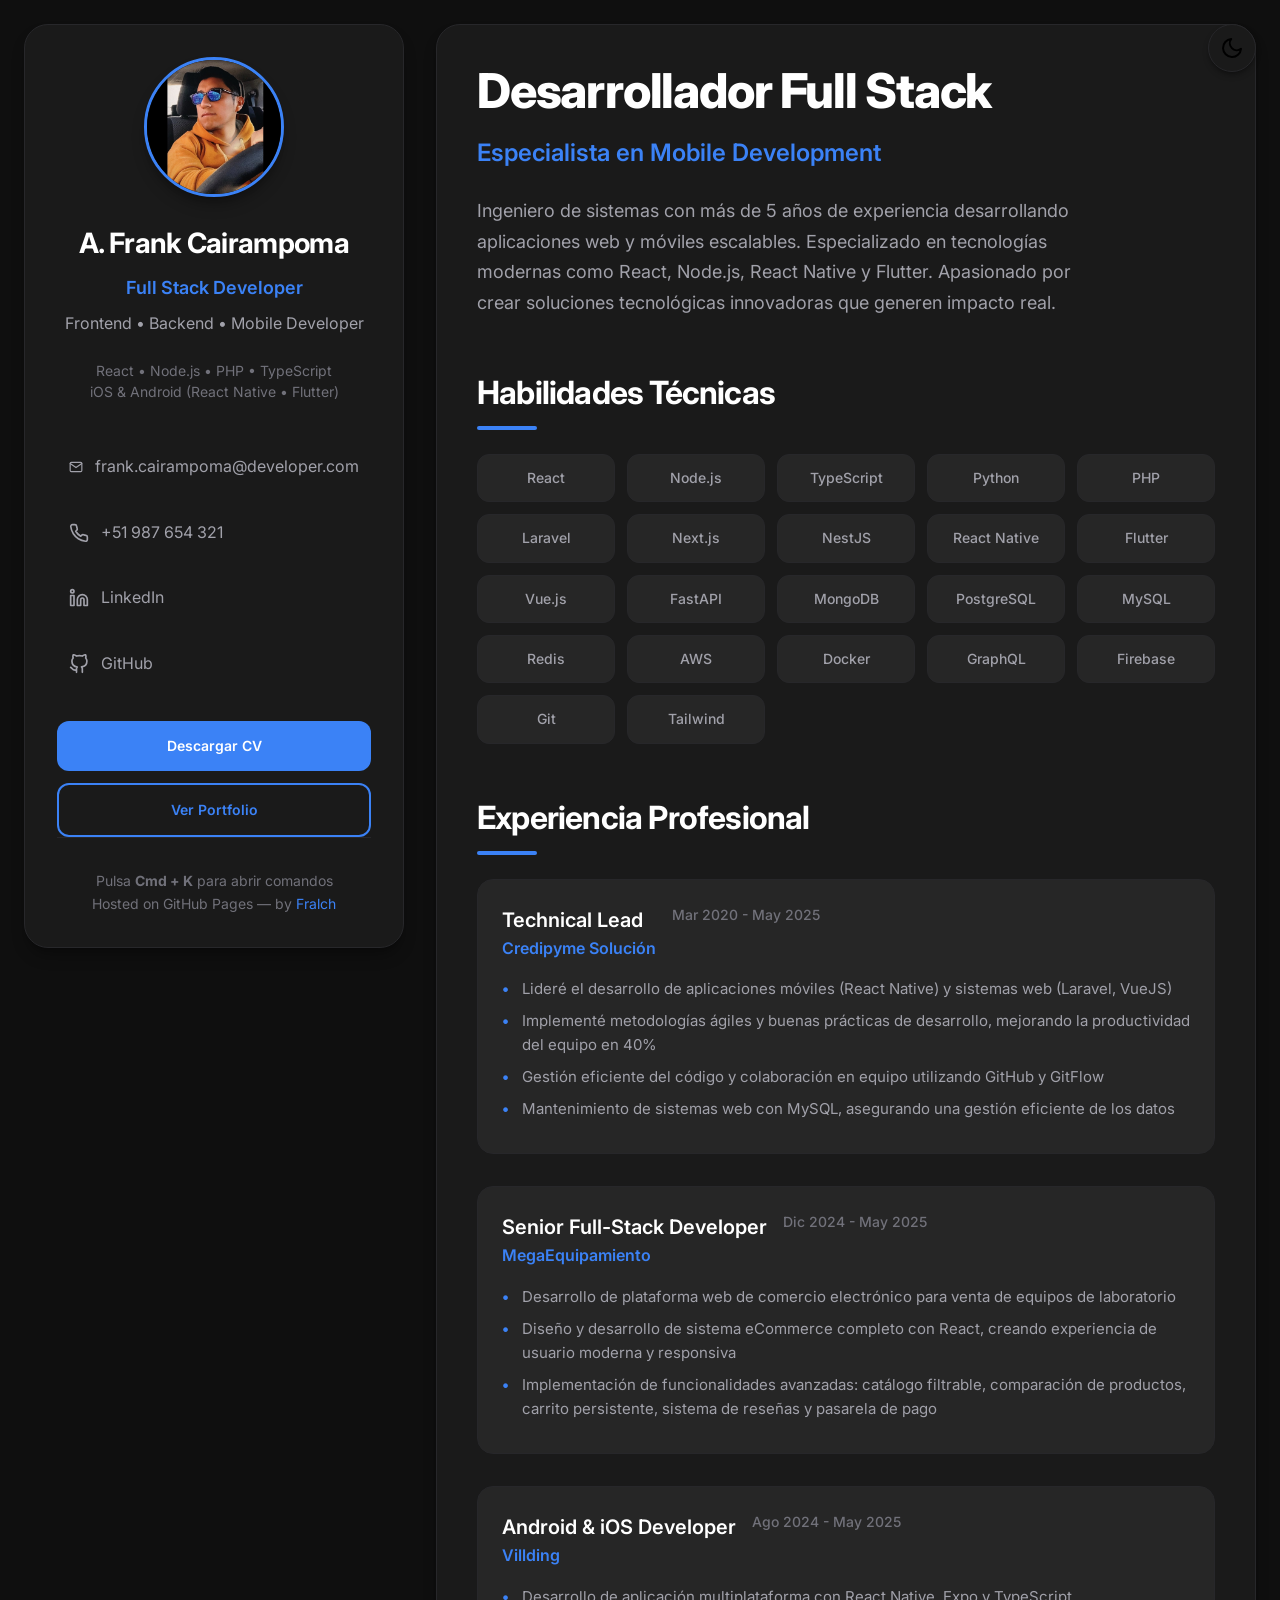
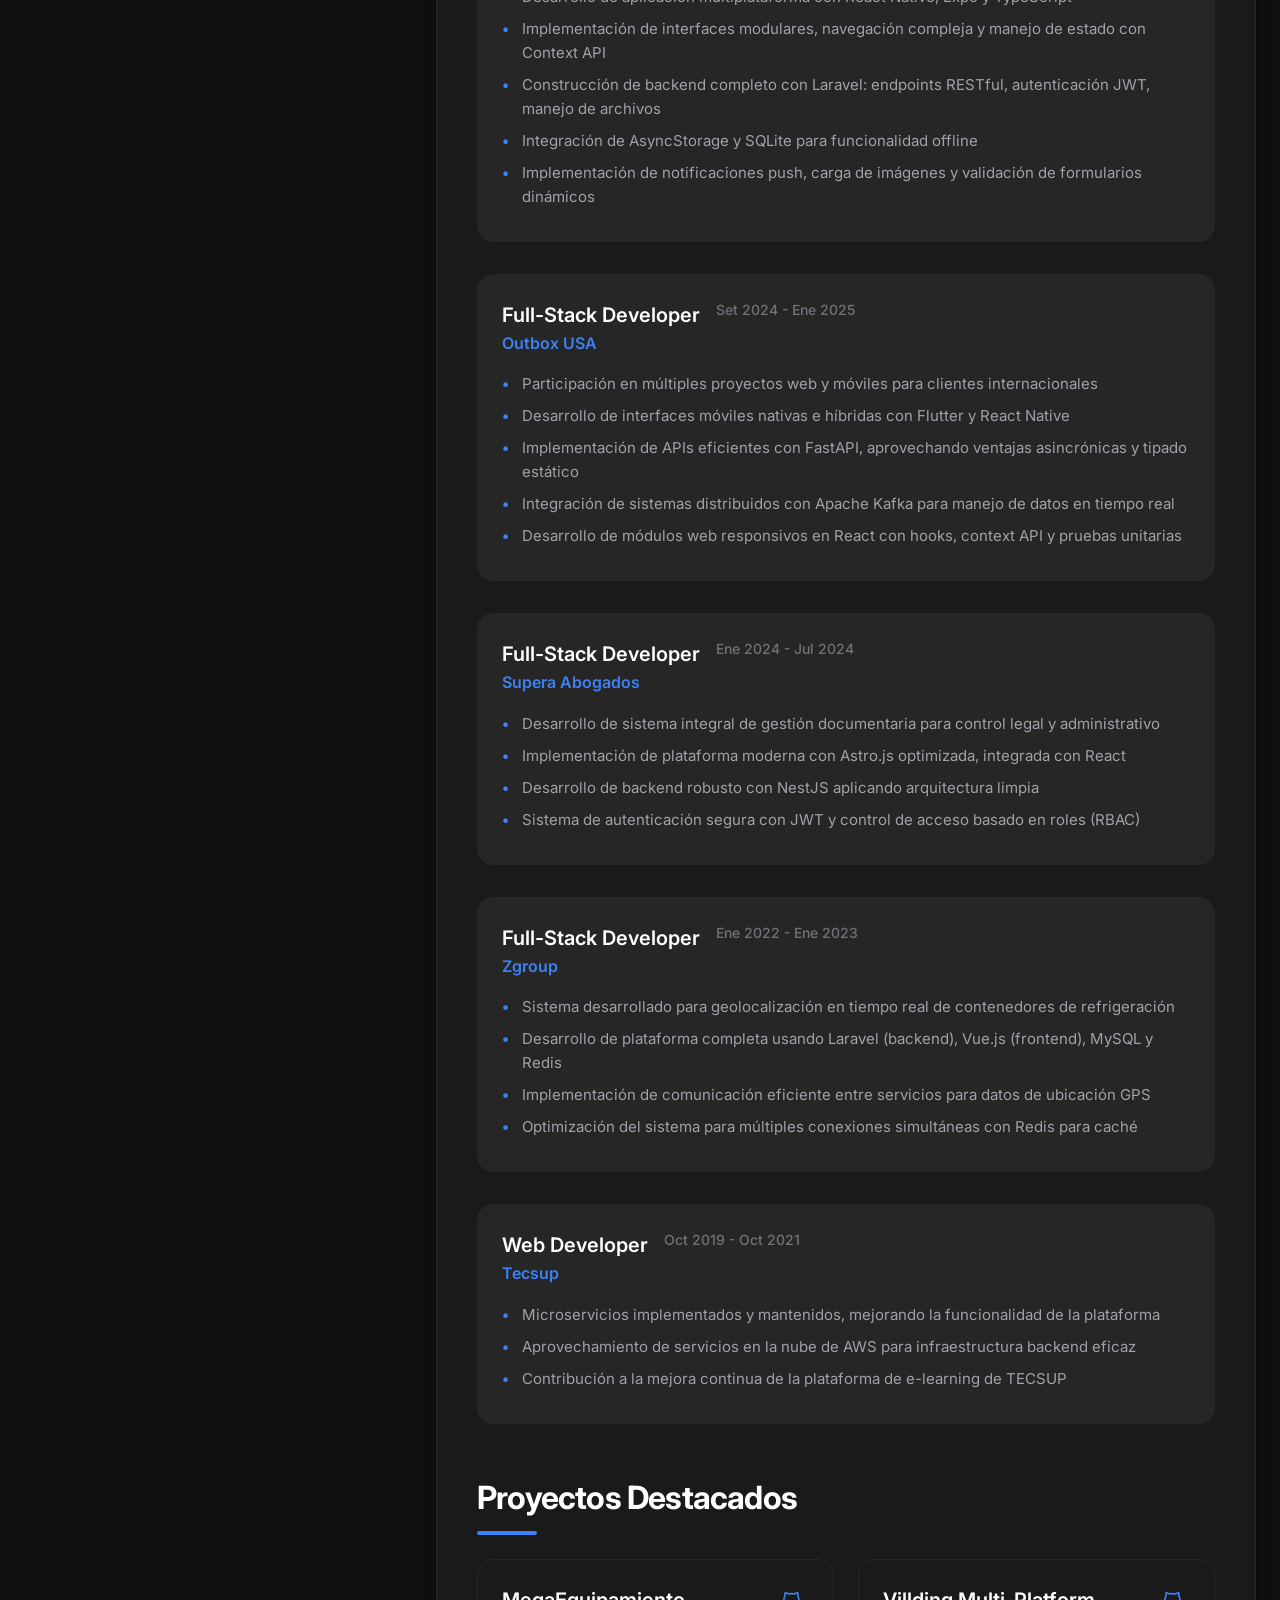
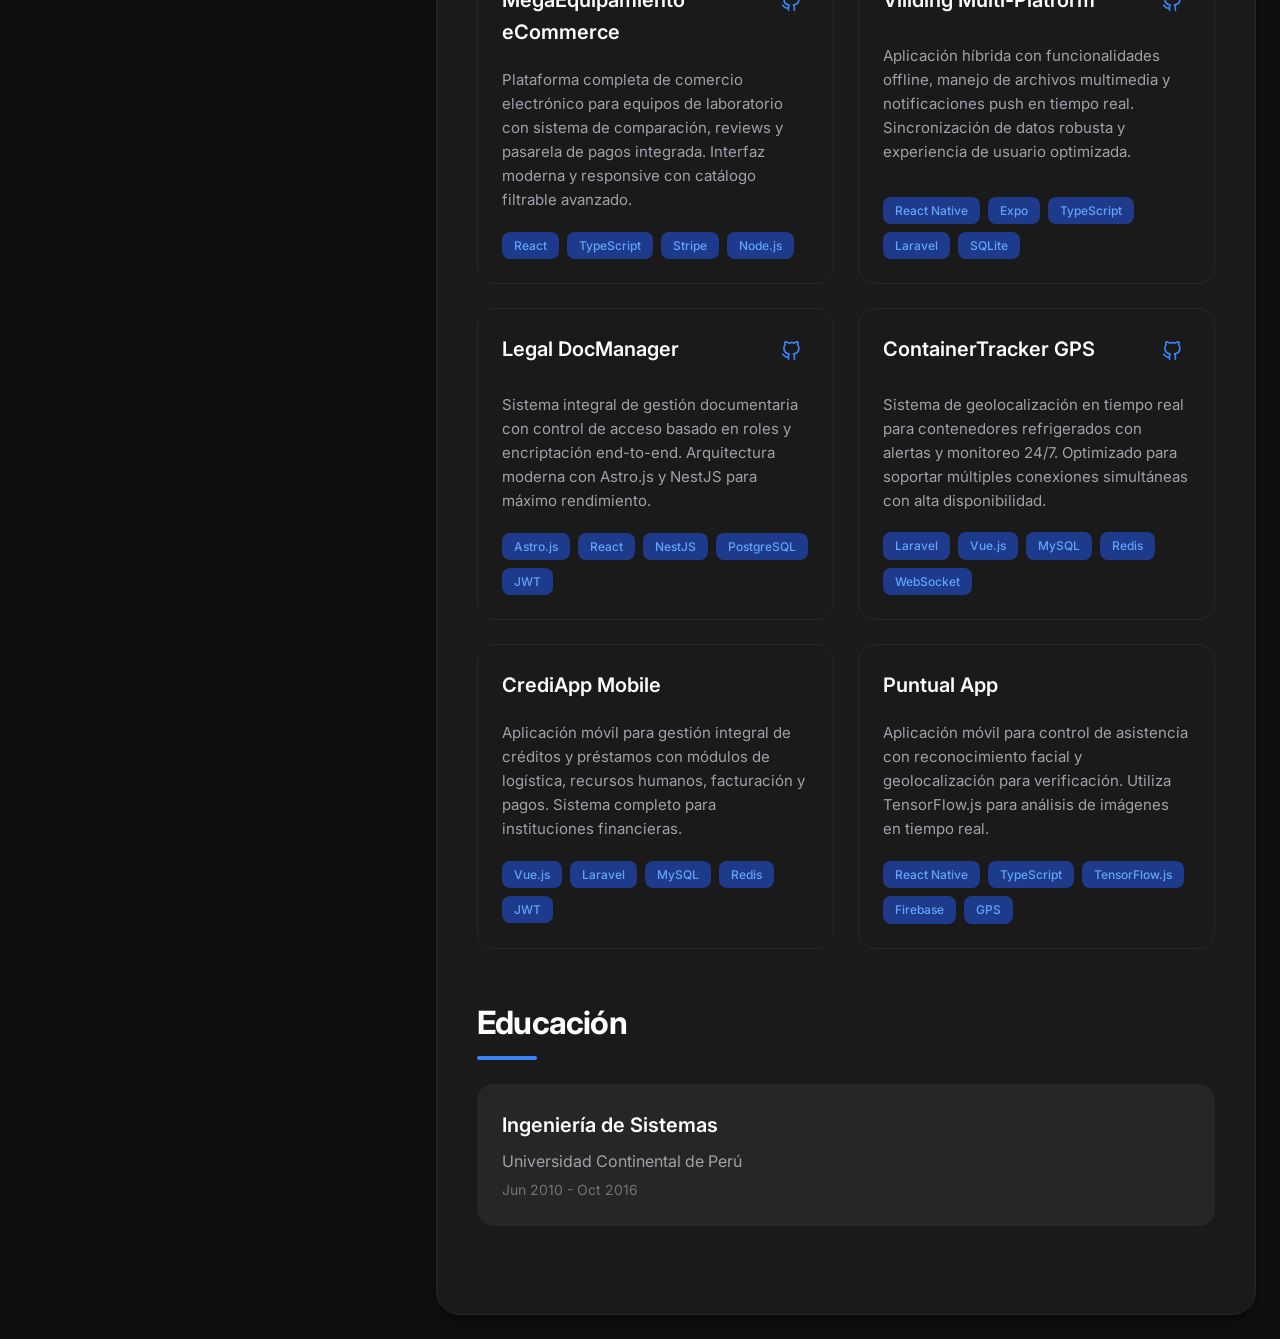
==== index.html @ 34c7ae13 "fix: remove duplicate script section in index.html" ====
<!DOCTYPE html>
<html lang="es" data-theme="dark">
<head>
    <meta charset="UTF-8">
    <meta name="viewport" content="width=device-width, initial-scale=1.0">
    <title>A.Frank - Portfolio</title>
    <link href="https://fonts.googleapis.com/css2?family=Inter:wght@300;400;500;600;700&display=swap" rel="stylesheet">
    <style>
        :root {
            --background-primary: #fafafa;
            --background-secondary: #ffffff;
            --text-primary: #1a1a1a;
            --text-secondary: #6b7280;
            --text-tertiary: #9ca3af;
            --accent-primary: #2563eb;
            --accent-secondary: #3b82f6;
            --accent-tertiary: #dbeafe;
            --border-color: #e5e7eb;
            --hover-bg: #f9fafb;
            --shadow-sm: 0 1px 2px 0 rgb(0 0 0 / 0.05);
            --shadow-md: 0 4px 6px -1px rgb(0 0 0 / 0.1), 0 2px 4px -2px rgb(0 0 0 / 0.1);
            --shadow-lg: 0 10px 15px -3px rgb(0 0 0 / 0.1), 0 4px 6px -4px rgb(0 0 0 / 0.1);
            --shadow-xl: 0 20px 25px -5px rgb(0 0 0 / 0.1), 0 8px 10px -6px rgb(0 0 0 / 0.1);
            --radius-sm: 8px;
            --radius-md: 12px;
            --radius-lg: 16px;
            --radius-xl: 24px;
        }

        [data-theme="dark"] {
            --background-primary: #0f0f0f;
            --background-secondary: #1a1a1a;
            --text-primary: #ffffff;
            --text-secondary: #a1a1aa;
            --text-tertiary: #71717a;
            --accent-primary: #3b82f6;
            --accent-secondary: #60a5fa;
            --accent-tertiary: #1e3a8a;
            --border-color: #27272a;
            --hover-bg: #262626;
            --shadow-sm: 0 1px 2px 0 rgb(0 0 0 / 0.3);
            --shadow-md: 0 4px 6px -1px rgb(0 0 0 / 0.3), 0 2px 4px -2px rgb(0 0 0 / 0.3);
            --shadow-lg: 0 10px 15px -3px rgb(0 0 0 / 0.3), 0 4px 6px -4px rgb(0 0 0 / 0.3);
            --shadow-xl: 0 20px 25px -5px rgb(0 0 0 / 0.3), 0 8px 10px -6px rgb(0 0 0 / 0.3);
        }

        * {
            margin: 0;
            padding: 0;
            box-sizing: border-box;
        }

        body {
            font-family: 'Inter', system-ui, -apple-system, sans-serif;
            background: var(--background-primary);
            color: var(--text-primary);
            line-height: 1.6;
            transition: all 0.3s ease;
            overflow-x: hidden;
        }

        .container {
            max-width: 1400px;
            margin: 0 auto;
            padding: 24px;
            display: grid;
            grid-template-columns: 380px 1fr;
            gap: 32px;
            min-height: 100vh;
        }

        /* Sidebar */
        .sidebar {
            background: var(--background-secondary);
            border: 1px solid var(--border-color);
            border-radius: var(--radius-xl);
            padding: 32px;
            height: fit-content;
            position: sticky;
            top: 24px;
            box-shadow: var(--shadow-lg);
            transition: all 0.3s ease;
        }

        .sidebar:hover {
            box-shadow: var(--shadow-xl);
        }

        .profile-section {
            text-align: center;
            margin-bottom: 40px;
        }

        .profile-image {
            width: 140px;
            height: 140px;
            border-radius: 50%;
            margin: 0 auto 24px;
            overflow: hidden;
            position: relative;
            border: 3px solid var(--accent-primary);
            box-shadow: var(--shadow-lg);
            transition: all 0.3s ease;
        }

        .profile-image:hover {
            transform: scale(1.05);
            box-shadow: var(--shadow-xl);
        }

        .profile-image img {
            width: 100%;
            height: 100%;
            object-fit: cover;
        }

        .name {
            font-size: 28px;
            font-weight: 700;
            color: var(--text-primary);
            margin-bottom: 8px;
            letter-spacing: -0.025em;
        }

        .title {
            font-size: 18px;
            font-weight: 600;
            color: var(--accent-primary);
            margin-bottom: 8px;
        }

        .subtitle {
            font-size: 16px;
            color: var(--text-secondary);
            margin-bottom: 24px;
        }

        .tech-stack {
            font-size: 14px;
            color: var(--text-tertiary);
            margin-bottom: 32px;
            line-height: 1.5;
        }

        .contact-info {
            display: flex;
            flex-direction: column;
            gap: 16px;
            margin-bottom: 32px;
        }

        .contact-item {
            display: flex;
            align-items: center;
            gap: 12px;
            padding: 12px;
            border-radius: var(--radius-md);
            transition: all 0.3s ease;
            text-decoration: none;
            color: var(--text-secondary);
        }

        .contact-item:hover {
            background: var(--hover-bg);
            color: var(--accent-primary);
            transform: translateX(4px);
        }

        .contact-item svg {
            width: 20px;
            height: 20px;
            stroke: currentColor;
        }

        .download-buttons {
            display: flex;
            flex-direction: column;
            gap: 12px;
        }

        .btn {
            padding: 14px 24px;
            border-radius: var(--radius-md);
            font-size: 14px;
            font-weight: 600;
            text-align: center;
            text-decoration: none;
            transition: all 0.3s ease;
            border: none;
            cursor: pointer;
        }

        .btn-primary {
            background: var(--accent-primary);
            color: white;
        }

        .btn-primary:hover {
            background: var(--accent-secondary);
            transform: translateY(-2px);
            box-shadow: var(--shadow-lg);
        }

        .btn-secondary {
            background: transparent;
            color: var(--accent-primary);
            border: 2px solid var(--accent-primary);
        }

        .btn-secondary:hover {
            background: var(--accent-primary);
            color: white;
            transform: translateY(-2px);
        }

        /* Theme Toggle */
        .theme-toggle {
            position: fixed;
            top: 24px;
            right: 24px;
            z-index: 100;
            background: var(--background-secondary);
            border: 1px solid var(--border-color);
            border-radius: 50%;
            width: 48px;
            height: 48px;
            display: flex;
            align-items: center;
            justify-content: center;
            cursor: pointer;
            transition: all 0.3s ease;
            box-shadow: var(--shadow-md);
        }

        .theme-toggle:hover {
            transform: scale(1.1);
            box-shadow: var(--shadow-lg);
        }

        /* Main Content */
        .main-content {
            background: var(--background-secondary);
            border: 1px solid var(--border-color);
            border-radius: var(--radius-xl);
            padding: 40px;
            box-shadow: var(--shadow-lg);
            transition: all 0.3s ease;
        }

        .hero-section {
            margin-bottom: 48px;
        }

        .hero-title {
            font-size: 48px;
            font-weight: 800;
            color: var(--text-primary);
            margin-bottom: 16px;
            letter-spacing: -0.025em;
            line-height: 1.1;
        }

        .hero-subtitle {
            font-size: 24px;
            color: var(--accent-primary);
            margin-bottom: 24px;
            font-weight: 600;
        }

        .hero-description {
            font-size: 18px;
            color: var(--text-secondary);
            line-height: 1.7;
            max-width: 600px;
        }

        .skills-section {
            margin-bottom: 48px;
        }

        .section-title {
            font-size: 32px;
            font-weight: 700;
            color: var(--text-primary);
            margin-bottom: 24px;
            letter-spacing: -0.025em;
            position: relative;
            padding-bottom: 12px;
        }

        .section-title::after {
            content: '';
            position: absolute;
            bottom: 0;
            left: 0;
            width: 60px;
            height: 4px;
            background: var(--accent-primary);
            border-radius: 2px;
        }

        .skills-grid {
            display: grid;
            grid-template-columns: repeat(auto-fit, minmax(120px, 1fr));
            gap: 12px;
        }

        .skill-tag {
            padding: 12px 16px;
            background: var(--hover-bg);
            border: 1px solid var(--border-color);
            border-radius: var(--radius-md);
            font-size: 14px;
            font-weight: 500;
            color: var(--text-secondary);
            text-align: center;
            transition: all 0.3s ease;
        }

        .skill-tag:hover {
            background: var(--accent-primary);
            color: white;
            transform: translateY(-2px);
            box-shadow: var(--shadow-md);
        }

        .experience-section {
            margin-bottom: 48px;
        }

        .experience-item {
            margin-bottom: 32px;
            padding: 24px;
            background: var(--hover-bg);
            border: 1px solid var(--border-color);
            border-radius: var(--radius-lg);
            transition: all 0.3s ease;
        }

        .experience-item:hover {
            box-shadow: var(--shadow-md);
            transform: translateY(-2px);
        }

        .job-header {
            display: flex;
            justify-content: between;
            align-items: flex-start;
            margin-bottom: 16px;
            gap: 16px;
        }

        .job-title {
            font-size: 20px;
            font-weight: 600;
            color: var(--text-primary);
            flex: 1;
        }

        .job-company {
            color: var(--accent-primary);
            font-weight: 600;
        }

        .job-date {
            font-size: 14px;
            color: var(--text-tertiary);
            font-weight: 500;
            white-space: nowrap;
        }

        .job-description {
            list-style: none;
            padding: 0;
        }

        .job-description li {
            position: relative;
            padding-left: 20px;
            margin-bottom: 8px;
            color: var(--text-secondary);
            font-size: 15px;
            line-height: 1.6;
        }

        .job-description li::before {
            content: '•';
            position: absolute;
            left: 0;
            color: var(--accent-primary);
            font-weight: bold;
        }

        .projects-section {
            margin-bottom: 48px;
        }

        .projects-grid {
            display: grid;
            grid-template-columns: repeat(auto-fit, minmax(350px, 1fr));
            gap: 24px;
        }

        .project-card {
            background: var(--background-secondary);
            border: 1px solid var(--border-color);
            border-radius: 16px;
            padding: 24px;
            transition: all 0.4s cubic-bezier(0.4, 0, 0.2, 1);
            display: flex;
            flex-direction: column;
            height: 100%;
            position: relative;
            overflow: hidden;
            backdrop-filter: blur(5px);
        }

        .project-card::before {
            content: '';
            position: absolute;
            top: 0;
            left: -100%;
            width: 100%;
            height: 2px;
            background: linear-gradient(90deg, var(--accent-primary), var(--accent-secondary));
            transition: left 0.4s ease;
        }

        .project-card:hover {
            transform: translateY(-8px) scale(1.02);
            box-shadow: var(--shadow-xl);
            border-color: var(--accent-primary);
        }

        .project-card:hover::before {
            left: 0;
        }

        .project-header {
            display: flex;
            justify-content: space-between;
            align-items: flex-start;
            margin-bottom: 16px;
        }

        .project-title {
            font-size: 20px;
            font-weight: 600;
            color: var(--text-primary);
            margin-bottom: 4px;
        }

        .project-link {
            color: var(--accent-primary);
            text-decoration: none;
            padding: 8px;
            border-radius: var(--radius-sm);
            transition: all 0.3s ease;
        }

        .project-link:hover {
            background: var(--accent-tertiary);
        }

        .project-description {
            color: var(--text-secondary);
            font-size: 15px;
            line-height: 1.6;
            margin-bottom: 20px;
            flex-grow: 1;
        }

        .project-tech {
            display: flex;
            flex-wrap: wrap;
            gap: 8px;
            margin-top: auto;
        }

        .tech-badge {
            background: var(--accent-tertiary);
            color: var(--accent-primary);
            padding: 4px 12px;
            border-radius: var(--radius-sm);
            font-size: 12px;
            font-weight: 500;
        }

        [data-theme="dark"] .tech-badge {
            background: var(--accent-tertiary);
            color: var(--accent-secondary);
        }

        .education-section {
            margin-bottom: 48px;
        }

        .education-item {
            padding: 24px;
            background: var(--hover-bg);
            border: 1px solid var(--border-color);
            border-radius: var(--radius-lg);
            transition: all 0.3s ease;
        }

        .education-item:hover {
            box-shadow: var(--shadow-md);
            transform: translateY(-2px);
        }

        .degree {
            font-size: 20px;
            font-weight: 600;
            color: var(--text-primary);
            margin-bottom: 8px;
        }

        .institution {
            color: var(--text-secondary);
            font-size: 16px;
        }

        .education-date {
            color: var(--text-tertiary);
            font-size: 14px;
            margin-top: 4px;
        }

        .footer-note {
            text-align: center;
            padding-top: 32px;
            border-top: 1px solid var(--border-color);
            color: var(--text-tertiary);
            font-size: 14px;
        }

        .footer-note a {
            color: var(--accent-primary);
            text-decoration: none;
        }

        /* Project Modal Styles */
        .project-modal {
            display: none;
            position: fixed;
            z-index: 1000;
            left: 0;
            top: 0;
            width: 100%;
            height: 100%;
            background-color: rgba(0, 0, 0, 0.7);
            backdrop-filter: blur(5px);
            overflow-y: auto;
        }

        .modal-content {
            background: var(--background-secondary);
            margin: 2% auto;
            padding: 0;
            border: 1px solid var(--border-color);
            border-radius: var(--radius-xl);
            width: 90%;
            max-width: 800px;
            max-height: 90vh;
            overflow-y: auto;
            box-shadow: var(--shadow-xl);
            animation: slideInUp 0.3s ease-out;
        }

        @keyframes slideInUp {
            from {
                opacity: 0;
                transform: translateY(50px);
            }
            to {
                opacity: 1;
                transform: translateY(0);
            }
        }

        .modal-header {
            display: flex;
            justify-content: space-between;
            align-items: center;
            padding: 24px 32px;
            border-bottom: 1px solid var(--border-color);
            background: var(--hover-bg);
            border-radius: var(--radius-xl) var(--radius-xl) 0 0;
        }

        .modal-close {
            background: none;
            border: none;
            font-size: 28px;
            color: var(--text-secondary);
            cursor: pointer;
            padding: 8px;
            border-radius: var(--radius-sm);
            transition: all 0.3s ease;
        }

        .modal-close:hover {
            background: var(--accent-primary);
            color: white;
        }

        .modal-body {
            padding: 32px;
        }

        .modal-project-title {
            font-size: 24px;
            font-weight: 700;
            color: var(--accent-primary);
            text-decoration: none;
            margin-bottom: 16px;
            display: block;
            transition: color 0.3s ease;
        }

        .modal-project-title:hover {
            color: var(--accent-secondary);
        }

        .modal-project-description {
            font-size: 16px;
            color: var(--text-secondary);
            line-height: 1.6;
            margin-bottom: 24px;
        }

        .modal-project-details h4,
        .modal-tech-stack h4 {
            font-size: 18px;
            font-weight: 600;
            color: var(--text-primary);
            margin-bottom: 12px;
        }

        .modal-project-details ul {
            list-style: none;
            padding: 0;
            margin-bottom: 24px;
        }

        .modal-project-details li {
            position: relative;
            padding-left: 20px;
            margin-bottom: 8px;
            color: var(--text-secondary);
            font-size: 14px;
            line-height: 1.5;
        }

        .modal-project-details li::before {
            content: '✓';
            position: absolute;
            left: 0;
            color: var(--accent-primary);
            font-weight: bold;
        }

        .modal-tech-tags {
            display: flex;
            flex-wrap: wrap;
            gap: 8px;
            margin-bottom: 24px;
        }

        .modal-tech-tag {
            background: var(--accent-tertiary);
            color: var(--accent-primary);
            padding: 6px 12px;
            border-radius: var(--radius-sm);
            font-size: 12px;
            font-weight: 500;
        }

        [data-theme="dark"] .modal-tech-tag {
            background: var(--accent-tertiary);
            color: var(--accent-secondary);
        }

        .modal-project-stats {
            display: flex;
            flex-wrap: wrap;
            gap: 12px;
            margin-bottom: 24px;
        }

        .modal-project-stat {
            background: var(--hover-bg);
            color: var(--text-secondary);
            padding: 8px 16px;
            border-radius: var(--radius-md);
            font-size: 13px;
            border: 1px solid var(--border-color);
        }

        .modal-project-links {
            display: flex;
            gap: 12px;
        }

        .modal-project-link {
            display: inline-flex;
            align-items: center;
            gap: 8px;
            padding: 12px 20px;
            background: var(--accent-primary);
            color: white;
            text-decoration: none;
            border-radius: var(--radius-md);
            font-size: 14px;
            font-weight: 500;
            transition: all 0.3s ease;
        }

        .modal-project-link:hover {
            background: var(--accent-secondary);
            transform: translateY(-2px);
        }

        .modal-project-link svg {
            width: 16px;
            height: 16px;
        }

        /* Make project cards clickable */
        .project-card {
            cursor: pointer;
        }

        .project-card:hover .project-title {
            color: var(--accent-primary);
        }

        /* Responsive */
        @media (max-width: 1024px) {
            .container {
                grid-template-columns: 1fr;
                gap: 24px;
            }
            
            .sidebar {
                position: static;
                order: 2;
            }
            
            .main-content {
                order: 1;
            }
        }

        @media (max-width: 768px) {
            .container {
                padding: 16px;
            }
            
            .hero-title {
                font-size: 36px;
            }
            
            .hero-subtitle {
                font-size: 20px;
            }
            
            .projects-grid {
                grid-template-columns: 1fr;
            }
            
            .skills-grid {
                grid-template-columns: repeat(auto-fit, minmax(100px, 1fr));
            }

            .modal-content {
                width: 95%;
                margin: 5% auto;
            }

            .modal-body {
                padding: 20px;
            }

            .modal-project-links {
                flex-direction: column;
            }
        }

        /* Smooth animations */
        @keyframes fadeInUp {
            from {
                opacity: 0;
                transform: translateY(30px);
            }
            to {
                opacity: 1;
                transform: translateY(0);
            }
        }

        .sidebar, .main-content {
            animation: fadeInUp 0.6s ease-out;
        }
    </style>
</head>
<body>
    <div class="container">
        <!-- Sidebar -->
        <div class="sidebar">
            <div class="profile-section">
                <div class="profile-image">
                    <img src="img/me3.jpg" alt="Frank Cairampoma">
                </div>
                <h1 class="name">A. Frank Cairampoma</h1>
                <div class="title">Full Stack Developer</div>
                <div class="subtitle">Frontend • Backend • Mobile Developer</div>
                <div class="tech-stack">
                    React • Node.js • PHP • TypeScript<br>
                    iOS & Android (React Native • Flutter)
                </div>
            </div>

            <div class="contact-info">
                <a href="mailto:frank.cairampoma@developer.com" class="contact-item">
                    <svg xmlns="http://www.w3.org/2000/svg" width="20" height="20" viewBox="0 0 24 24" fill="none" stroke="currentColor" stroke-width="2" stroke-linecap="round" stroke-linejoin="round">
                        <path d="M4 4h16c1.1 0 2 .9 2 2v12c0 1.1-.9 2-2 2H4c-1.1 0-2-.9-2-2V6c0-1.1.9-2 2-2z"></path>
                        <polyline points="22,6 12,13 2,6"></polyline>
                    </svg>
                    frank.cairampoma@developer.com
                </a>
                
                <a href="tel:+51987654321" class="contact-item">
                    <svg xmlns="http://www.w3.org/2000/svg" width="20" height="20" viewBox="0 0 24 24" fill="none" stroke="currentColor" stroke-width="2" stroke-linecap="round" stroke-linejoin="round">
                        <path d="M22 16.92v3a2 2 0 0 1-2.18 2 19.79 19.79 0 0 1-8.63-3.07 19.5 19.5 0 0 1-6-6 19.79 19.79 0 0 1-3.07-8.67A2 2 0 0 1 4.11 2h3a2 2 0 0 1 2 1.72 12.84 12.84 0 0 0 .7 2.81 2 2 0 0 1-.45 2.11L8.09 9.91a16 16 0 0 0 6 6l1.27-1.27a2 2 0 0 1 2.11-.45 12.84 12.84 0 0 0 2.81.7A2 2 0 0 1 22 16.92z"></path>
                    </svg>
                    +51 987 654 321
                </a>
                
                <a href="https://www.linkedin.com/in/fralch/" class="contact-item" target="_blank">
                    <svg xmlns="http://www.w3.org/2000/svg" width="20" height="20" viewBox="0 0 24 24" fill="none" stroke="currentColor" stroke-width="2" stroke-linecap="round" stroke-linejoin="round">
                        <path d="M16 8a6 6 0 0 1 6 6v7h-4v-7a2 2 0 0 0-2-2 2 2 0 0 0-2 2v7h-4v-7a6 6 0 0 1 6-6z"></path>
                        <rect x="2" y="9" width="4" height="12"></rect>
                        <circle cx="4" cy="4" r="2"></circle>
                    </svg>
                    LinkedIn
                </a>
                
                <a href="https://github.com/fralch" class="contact-item" target="_blank">
                    <svg xmlns="http://www.w3.org/2000/svg" width="20" height="20" viewBox="0 0 24 24" fill="none" stroke="currentColor" stroke-width="2" stroke-linecap="round" stroke-linejoin="round">
                        <path d="M9 19c-5 1.5-5-2.5-7-3m14 6v-3.87a3.37 3.37 0 0 0-.94-2.61c3.14-.35 6.44-1.54 6.44-7A5.44 5.44 0 0 0 20 4.77 5.07 5.07 0 0 0 19.91 1S18.73.65 16 2.48a13.38 13.38 0 0 0-7 0C6.27.65 5.09 1 5.09 1A5.07 5.07 0 0 0 5 4.77a5.44 5.44 0 0 0-1.5 3.78c0 5.42 3.3 6.61 6.44 7A3.37 3.37 0 0 0 9 18.13V22"></path>
                    </svg>
                    GitHub
                </a>
            </div>

            <div class="download-buttons">
                <a href="documents/cv.pdf" class="btn btn-primary" target="_blank">Descargar CV</a>
                <a href="https://portfolio.frankcairampoma.dev" class="btn btn-secondary" target="_blank">Ver Portfolio</a>
            </div>

            <div class="footer-note">
                <p>Pulsa <strong>Cmd + K</strong> para abrir comandos</p>
                <p>Hosted on GitHub Pages — by <a href="https://github.com/fralch">Fralch</a></p>
            </div>
        </div>

        <!-- Main Content -->
        <div class="main-content">
            <!-- Hero Section -->
            <div class="hero-section">
                <h1 class="hero-title">Desarrollador Full Stack</h1>
                <div class="hero-subtitle">Especialista en Mobile Development</div>
                <p class="hero-description">
                    Ingeniero de sistemas con más de 5 años de experiencia desarrollando aplicaciones web y móviles escalables. 
                    Especializado en tecnologías modernas como React, Node.js, React Native y Flutter. 
                    Apasionado por crear soluciones tecnológicas innovadoras que generen impacto real.
                </p>
            </div>

            <!-- Skills Section -->
            <div class="skills-section">
                <h2 class="section-title">Habilidades Técnicas</h2>
                <div class="skills-grid">
                    <div class="skill-tag">React</div>
                    <div class="skill-tag">Node.js</div>
                    <div class="skill-tag">TypeScript</div>
                    <div class="skill-tag">Python</div>
                    <div class="skill-tag">PHP</div>
                    <div class="skill-tag">Laravel</div>
                    <div class="skill-tag">Next.js</div>
                    <div class="skill-tag">NestJS</div>
                    <div class="skill-tag">React Native</div>
                    <div class="skill-tag">Flutter</div>
                    <div class="skill-tag">Vue.js</div>
                    <div class="skill-tag">FastAPI</div>
                    <div class="skill-tag">MongoDB</div>
                    <div class="skill-tag">PostgreSQL</div>
                    <div class="skill-tag">MySQL</div>
                    <div class="skill-tag">Redis</div>
                    <div class="skill-tag">AWS</div>
                    <div class="skill-tag">Docker</div>
                    <div class="skill-tag">GraphQL</div>
                    <div class="skill-tag">Firebase</div>
                    <div class="skill-tag">Git</div>
                    <div class="skill-tag">Tailwind</div>
                </div>
            </div>

            <!-- Experience Section -->
            <div class="experience-section">
                <h2 class="section-title">Experiencia Profesional</h2>
                
                <div class="experience-item">
                    <div class="job-header">
                        <div>
                            <div class="job-title">Technical Lead</div>
                            <div class="job-company">Credipyme Solución</div>
                        </div>
                        <div class="job-date">Mar 2020 - May 2025</div>
                    </div>
                    <ul class="job-description">
                        <li>Lideré el desarrollo de aplicaciones móviles (React Native) y sistemas web (Laravel, VueJS)</li>
                        <li>Implementé metodologías ágiles y buenas prácticas de desarrollo, mejorando la productividad del equipo en 40%</li>
                        <li>Gestión eficiente del código y colaboración en equipo utilizando GitHub y GitFlow</li>
                        <li>Mantenimiento de sistemas web con MySQL, asegurando una gestión eficiente de los datos</li>
                    </ul>
                </div>

                <div class="experience-item">
                    <div class="job-header">
                        <div>
                            <div class="job-title">Senior Full-Stack Developer</div>
                            <div class="job-company">MegaEquipamiento</div>
                        </div>
                        <div class="job-date">Dic 2024 - May 2025</div>
                    </div>
                    <ul class="job-description">
                        <li>Desarrollo de plataforma web de comercio electrónico para venta de equipos de laboratorio</li>
                        <li>Diseño y desarrollo de sistema eCommerce completo con React, creando experiencia de usuario moderna y responsiva</li>
                        <li>Implementación de funcionalidades avanzadas: catálogo filtrable, comparación de productos, carrito persistente, sistema de reseñas y pasarela de pago</li>
                    </ul>
                </div>

                <div class="experience-item">
                    <div class="job-header">
                        <div>
                            <div class="job-title">Android & iOS Developer</div>
                            <div class="job-company">Villding</div>
                        </div>
                        <div class="job-date">Ago 2024 - May 2025</div>
                    </div>
                    <ul class="job-description">
                        <li>Desarrollo de aplicación multiplataforma con React Native, Expo y TypeScript</li>
                        <li>Implementación de interfaces modulares, navegación compleja y manejo de estado con Context API</li>
                        <li>Construcción de backend completo con Laravel: endpoints RESTful, autenticación JWT, manejo de archivos</li>
                        <li>Integración de AsyncStorage y SQLite para funcionalidad offline</li>
                        <li>Implementación de notificaciones push, carga de imágenes y validación de formularios dinámicos</li>
                    </ul>
                </div>

                <div class="experience-item">
                    <div class="job-header">
                        <div>
                            <div class="job-title">Full-Stack Developer</div>
                            <div class="job-company">Outbox USA</div>
                        </div>
                        <div class="job-date">Set 2024 - Ene 2025</div>
                    </div>
                    <ul class="job-description">
                        <li>Participación en múltiples proyectos web y móviles para clientes internacionales</li>
                        <li>Desarrollo de interfaces móviles nativas e híbridas con Flutter y React Native</li>
                        <li>Implementación de APIs eficientes con FastAPI, aprovechando ventajas asincrónicas y tipado estático</li>
                        <li>Integración de sistemas distribuidos con Apache Kafka para manejo de datos en tiempo real</li>
                        <li>Desarrollo de módulos web responsivos en React con hooks, context API y pruebas unitarias</li>
                    </ul>
                </div>

                <div class="experience-item">
                    <div class="job-header">
                        <div>
                            <div class="job-title">Full-Stack Developer</div>
                            <div class="job-company">Supera Abogados</div>
                        </div>
                        <div class="job-date">Ene 2024 - Jul 2024</div>
                    </div>
                    <ul class="job-description">
                        <li>Desarrollo de sistema integral de gestión documentaria para control legal y administrativo</li>
                        <li>Implementación de plataforma moderna con Astro.js optimizada, integrada con React</li>
                        <li>Desarrollo de backend robusto con NestJS aplicando arquitectura limpia</li>
                        <li>Sistema de autenticación segura con JWT y control de acceso basado en roles (RBAC)</li>
                    </ul>
                </div>

                <div class="experience-item">
                    <div class="job-header">
                        <div>
                            <div class="job-title">Full-Stack Developer</div>
                            <div class="job-company">Zgroup</div>
                        </div>
                        <div class="job-date">Ene 2022 - Ene 2023</div>
                    </div>
                    <ul class="job-description">
                        <li>Sistema desarrollado para geolocalización en tiempo real de contenedores de refrigeración</li>
                        <li>Desarrollo de plataforma completa usando Laravel (backend), Vue.js (frontend), MySQL y Redis</li>
                        <li>Implementación de comunicación eficiente entre servicios para datos de ubicación GPS</li>
                        <li>Optimización del sistema para múltiples conexiones simultáneas con Redis para caché</li>
                    </ul>
                </div>

                <div class="experience-item">
                    <div class="job-header">
                        <div>
                            <div class="job-title">Web Developer</div>
                            <div class="job-company">Tecsup</div>
                        </div>
                        <div class="job-date">Oct 2019 - Oct 2021</div>
                    </div>
                    <ul class="job-description">
                        <li>Microservicios implementados y mantenidos, mejorando la funcionalidad de la plataforma</li>
                        <li>Aprovechamiento de servicios en la nube de AWS para infraestructura backend eficaz</li>
                        <li>Contribución a la mejora continua de la plataforma de e-learning de TECSUP</li>
                    </ul>
                </div>
            </div>

            <!-- Projects Section -->
            <div class="projects-section">
                <h2 class="section-title">Proyectos Destacados</h2>
                <div class="projects-grid">
                    
                    <div class="project-card">
                        <div class="project-header">
                            <div class="project-title">MegaEquipamiento eCommerce</div>
                            <a href="https://github.com/fralch/megaEquipamiento" class="project-link" target="_blank">
                                <svg xmlns="http://www.w3.org/2000/svg" width="20" height="20" viewBox="0 0 24 24" fill="none" stroke="currentColor" stroke-width="2" stroke-linecap="round" stroke-linejoin="round">
                                    <path d="M9 19c-5 1.5-5-2.5-7-3m14 6v-3.87a3.37 3.37 0 0 0-.94-2.61c3.14-.35 6.44-1.54 6.44-7A5.44 5.44 0 0 0 20 4.77 5.07 5.07 0 0 0 19.91 1S18.73.65 16 2.48a13.38 13.38 0 0 0-7 0C6.27.65 5.09 1 5.09 1A5.07 5.07 0 0 0 5 4.77a5.44 5.44 0 0 0-1.5 3.78c0 5.42 3.3 6.61 6.44 7A3.37 3.37 0 0 0 9 18.13V22"></path>
                                </svg>
                            </a>
                        </div>
                        <p class="project-description">
                            Plataforma completa de comercio electrónico para equipos de laboratorio con sistema de comparación, 
                            reviews y pasarela de pagos integrada. Interfaz moderna y responsive con catálogo filtrable avanzado.
                        </p>
                        <div class="project-tech">
                            <span class="tech-badge">React</span>
                            <span class="tech-badge">TypeScript</span>
                            <span class="tech-badge">Stripe</span>
                            <span class="tech-badge">Node.js</span>
                        </div>
                    </div>

                    <div class="project-card">
                        <div class="project-header">
                            <div class="project-title">Villding Multi-Platform</div>
                            <a href="https://github.com/fralch/Villding" class="project-link" target="_blank">
                                <svg xmlns="http://www.w3.org/2000/svg" width="20" height="20" viewBox="0 0 24 24" fill="none" stroke="currentColor" stroke-width="2" stroke-linecap="round" stroke-linejoin="round">
                                    <path d="M9 19c-5 1.5-5-2.5-7-3m14 6v-3.87a3.37 3.37 0 0 0-.94-2.61c3.14-.35 6.44-1.54 6.44-7A5.44 5.44 0 0 0 20 4.77 5.07 5.07 0 0 0 19.91 1S18.73.65 16 2.48a13.38 13.38 0 0 0-7 0C6.27.65 5.09 1 5.09 1A5.07 5.07 0 0 0 5 4.77a5.44 5.44 0 0 0-1.5 3.78c0 5.42 3.3 6.61 6.44 7A3.37 3.37 0 0 0 9 18.13V22"></path>
                                </svg>
                            </a>
                        </div>
                        <p class="project-description">
                            Aplicación híbrida con funcionalidades offline, manejo de archivos multimedia y notificaciones push 
                            en tiempo real. Sincronización de datos robusta y experiencia de usuario optimizada.
                        </p>
                        <div class="project-tech">
                            <span class="tech-badge">React Native</span>
                            <span class="tech-badge">Expo</span>
                            <span class="tech-badge">TypeScript</span>
                            <span class="tech-badge">Laravel</span>
                            <span class="tech-badge">SQLite</span>
                        </div>
                    </div>

                    <div class="project-card">
                        <div class="project-header">
                            <div class="project-title">Legal DocManager</div>
                            <a href="https://github.com/fralch" class="project-link" target="_blank">
                                <svg xmlns="http://www.w3.org/2000/svg" width="20" height="20" viewBox="0 0 24 24" fill="none" stroke="currentColor" stroke-width="2" stroke-linecap="round" stroke-linejoin="round">
                                    <path d="M9 19c-5 1.5-5-2.5-7-3m14 6v-3.87a3.37 3.37 0 0 0-.94-2.61c3.14-.35 6.44-1.54 6.44-7A5.44 5.44 0 0 0 20 4.77 5.07 5.07 0 0 0 19.91 1S18.73.65 16 2.48a13.38 13.38 0 0 0-7 0C6.27.65 5.09 1 5.09 1A5.07 5.07 0 0 0 5 4.77a5.44 5.44 0 0 0-1.5 3.78c0 5.42 3.3 6.61 6.44 7A3.37 3.37 0 0 0 9 18.13V22"></path>
                                </svg>
                            </a>
                        </div>
                        <p class="project-description">
                            Sistema integral de gestión documentaria con control de acceso basado en roles y encriptación end-to-end. 
                            Arquitectura moderna con Astro.js y NestJS para máximo rendimiento.
                        </p>
                        <div class="project-tech">
                            <span class="tech-badge">Astro.js</span>
                            <span class="tech-badge">React</span>
                            <span class="tech-badge">NestJS</span>
                            <span class="tech-badge">PostgreSQL</span>
                            <span class="tech-badge">JWT</span>
                        </div>
                    </div>

                    <div class="project-card">
                        <div class="project-header">
                            <div class="project-title">ContainerTracker GPS</div>
                            <a href="https://github.com/fralch/_Ztrack_" class="project-link" target="_blank">
                                <svg xmlns="http://www.w3.org/2000/svg" width="20" height="20" viewBox="0 0 24 24" fill="none" stroke="currentColor" stroke-width="2" stroke-linecap="round" stroke-linejoin="round">
                                    <path d="M9 19c-5 1.5-5-2.5-7-3m14 6v-3.87a3.37 3.37 0 0 0-.94-2.61c3.14-.35 6.44-1.54 6.44-7A5.44 5.44 0 0 0 20 4.77 5.07 5.07 0 0 0 19.91 1S18.73.65 16 2.48a13.38 13.38 0 0 0-7 0C6.27.65 5.09 1 5.09 1A5.07 5.07 0 0 0 5 4.77a5.44 5.44 0 0 0-1.5 3.78c0 5.42 3.3 6.61 6.44 7A3.37 3.37 0 0 0 9 18.13V22"></path>
                                </svg>
                            </a>
                        </div>
                        <p class="project-description">
                            Sistema de geolocalización en tiempo real para contenedores refrigerados con alertas y monitoreo 24/7. 
                            Optimizado para soportar múltiples conexiones simultáneas con alta disponibilidad.
                        </p>
                        <div class="project-tech">
                            <span class="tech-badge">Laravel</span>
                            <span class="tech-badge">Vue.js</span>
                            <span class="tech-badge">MySQL</span>
                            <span class="tech-badge">Redis</span>
                            <span class="tech-badge">WebSocket</span>
                        </div>
                    </div>

                    <div class="project-card">
                        <div class="project-header">
                            <div class="project-title">CrediApp Mobile</div>
                        </div>
                        <p class="project-description">
                            Aplicación móvil para gestión integral de créditos y préstamos con módulos de logística, 
                            recursos humanos, facturación y pagos. Sistema completo para instituciones financieras.
                        </p>
                        <div class="project-tech">
                            <span class="tech-badge">Vue.js</span>
                            <span class="tech-badge">Laravel</span>
                            <span class="tech-badge">MySQL</span>
                            <span class="tech-badge">Redis</span>
                            <span class="tech-badge">JWT</span>
                        </div>
                    </div>

                    <div class="project-card">
                        <div class="project-header">
                            <div class="project-title">Puntual App</div>
                        </div>
                        <p class="project-description">
                            Aplicación móvil para control de asistencia con reconocimiento facial y geolocalización para verificación. 
                            Utiliza TensorFlow.js para análisis de imágenes en tiempo real.
                        </p>
                        <div class="project-tech">
                            <span class="tech-badge">React Native</span>
                            <span class="tech-badge">TypeScript</span>
                            <span class="tech-badge">TensorFlow.js</span>
                            <span class="tech-badge">Firebase</span>
                            <span class="tech-badge">GPS</span>
                        </div>
                    </div>

                </div>
            </div>

            <!-- Education Section -->
            <div class="education-section">
                <h2 class="section-title">Educación</h2>
                <div class="education-item">
                    <div class="degree">Ingeniería de Sistemas</div>
                    <div class="institution">Universidad Continental de Perú</div>
                    <div class="education-date">Jun 2010 - Oct 2016</div>
                </div>
            </div>
        </div>
    </div>

    <!-- Project Modal -->
    <div id="projectModal" class="project-modal">
        <div class="modal-content">
            <div class="modal-header">
                <h2 id="modalTitle" style="margin: 0; color: var(--text-primary);">Detalles del Proyecto</h2>
                <button class="modal-close" id="modalClose">&times;</button>
            </div>
            <div class="modal-body">
                <a id="modalProjectTitle" class="modal-project-title" href="#" target="_blank"></a>
                <p id="modalProjectDescription" class="modal-project-description"></p>
                
                <div class="modal-project-details">
                    <h4>Características principales:</h4>
                    <ul id="modalProjectFeatures"></ul>
                </div>

                <div class="modal-tech-stack">
                    <h4>Stack tecnológico:</h4>
                    <div id="modalTechTags" class="modal-tech-tags"></div>
                </div>

                <div id="modalProjectStats" class="modal-project-stats"></div>
                
                <div id="modalProjectLinks" class="modal-project-links"></div>
            </div>
        </div>
    </div>

    <!-- Theme Toggle Button -->
    <button class="theme-toggle" id="theme-toggle" aria-label="Toggle theme">
        <svg xmlns="http://www.w3.org/2000/svg" width="24" height="24" viewBox="0 0 24 24" fill="none" stroke="currentColor" stroke-width="2" stroke-linecap="round" stroke-linejoin="round">
            <path d="M21 12.79A9 9 0 1 1 11.21 3 7 7 0 0 0 21 12.79z"></path>
        </svg>
    </button>

    <script>
        // Project details data
        const projectDetails = {
            'MegaEquipamiento eCommerce': {
                title: 'MegaEquipamiento - Plataforma eCommerce',
                description: 'Plataforma completa de comercio electrónico especializada en equipos de laboratorio e industriales. Incluye sistema avanzado de comparación de productos, reviews de usuarios, carrito persistente y múltiples pasarelas de pago integradas.',
                features: [
                    'Catálogo filtrable con búsqueda avanzada por especificaciones',
                    'Sistema de comparación de productos lado a lado',
                    'Reviews y calificaciones de usuarios verificados',
                    'Carrito de compras persistente con sincronización',
                    'Integración con múltiples pasarelas de pago',
                    'Panel administrativo para gestión de inventario',
                    'Sistema de cupones y descuentos programables',
                    'Notificaciones de stock y ofertas especiales'
                ],
                techStack: ['React', 'TypeScript', 'Node.js', 'MongoDB', 'Stripe', 'PayPal', 'Tailwind CSS', 'Redux'],
                stats: ['React + TypeScript', 'Sistema de pagos integrado', 'Catálogo filtrable avanzado'],
                links: {
                    demo: 'https://equipamientoindustriales.hpservidor.com/',
                    github: 'https://github.com/fralch/megaEquipamiento'
                }
            },
            'Villding Multi-Platform': {
                title: 'Villding - App Multiplataforma',
                description: 'Aplicación híbrida desarrollada con React Native que funciona tanto online como offline. Incluye manejo avanzado de archivos multimedia, notificaciones push en tiempo real y sincronización automática de datos.',
                features: [
                    'Funcionalidad completa en modo offline con SQLite',
                    'Sincronización automática al recuperar conexión',
                    'Carga y gestión de imágenes desde galería y cámara',
                    'Notificaciones push personalizadas en tiempo real',
                    'Sistema de autenticación con biometría',
                    'Interfaz adaptativa para iOS y Android',
                    'Almacenamiento local seguro con encriptación',
                    'Geolocalización y mapas interactivos'
                ],
                techStack: ['React Native', 'Expo', 'TypeScript', 'SQLite', 'AsyncStorage', 'Laravel', 'Firebase', 'JWT'],
                stats: ['React Native + Expo', 'AsyncStorage + SQLite', 'Laravel Backend'],
                links: {
                    demo: 'https://expo.dev/artifacts/eas/cQo6xn58rXNU7ygnQtnaeh.apk',
                    github: 'https://github.com/fralch/Villding'
                }
            },
            'Legal DocManager': {
                title: 'Legal DocManager - Gestión Documentaria',
                description: 'Sistema integral de gestión documentaria diseñado específicamente para despachos legales. Incluye control de acceso basado en roles, encriptación end-to-end y flujos de trabajo automatizados para procesos legales.',
                features: [
                    'Control de acceso basado en roles (RBAC) granular',
                    'Encriptación end-to-end de documentos confidenciales',
                    'Flujos de trabajo automatizados para procesos legales',
                    'Versionado automático de documentos con historial',
                    'Búsqueda inteligente con indexación de contenido',
                    'Recordatorios automáticos de plazos legales',
                    'Firma digital integrada con validación legal',
                    'Auditoría completa de accesos y modificaciones'
                ],
                techStack: ['Astro.js', 'React', 'NestJS', 'PostgreSQL', 'Redis', 'JWT', 'bcrypt', 'Winston'],
                stats: ['Astro.js + React', 'NestJS + PostgreSQL', 'RBAC Security'],
                links: {
                    github: 'https://github.com/fralch/supera-astro'
                }
            },
            'ContainerTracker GPS': {
                title: 'ContainerTracker - Seguimiento GPS',
                description: 'Sistema avanzado de geolocalización en tiempo real para contenedores refrigerados. Incluye alertas inteligentes, monitoreo 24/7 de temperatura y ubicación, con dashboard analítico para optimización de rutas.',
                features: [
                    'Seguimiento GPS en tiempo real con precisión submétrica',
                    'Monitoreo continuo de temperatura y humedad',
                    'Alertas automáticas por desviaciones de ruta o temperatura',
                    'Dashboard analítico con métricas de rendimiento',
                    'Optimización de rutas con algoritmos de ML',
                    'Geofencing con notificaciones personalizadas',
                    'Reportes automáticos y exportación de datos',
                    'API para integración con sistemas ERP'
                ],
                techStack: ['Laravel', 'Vue.js', 'MySQL', 'Redis', 'WebSockets', 'Google Maps API', 'Chart.js', 'Pusher'],
                stats: ['Laravel + Vue.js', 'MySQL + Redis Cache', 'Real-time GPS tracking'],
                links: {
                    demo: 'https://www.zgroup.com.pe/',
                    github: 'https://github.com/fralch/_Ztrack_'
                }
            },
            'CrediApp Mobile': {
                title: 'CrediApp - Sistema Integral de Gestión',
                description: 'Aplicación web completa para la gestión integral de créditos y préstamos, incluyendo módulos especializados para logística, recursos humanos, facturación y sistema de pagos. Desarrollada con arquitectura escalable y diseño responsivo.',
                features: [
                    'Sistema de autenticación multinivel con roles personalizados',
                    'Módulo de gestión de créditos con flujos automatizados',
                    'Dashboard analítico con métricas en tiempo real',
                    'Sistema de facturación electrónica integrado',
                    'Gestión de recursos humanos con control de asistencia',
                    'Módulo logístico para seguimiento de operaciones',
                    'API REST para integración con servicios externos',
                    'Notificaciones push y por email automatizadas'
                ],
                techStack: ['Vue.js', 'Laravel', 'MySQL', 'Redis', 'JWT', 'Bootstrap', 'Chart.js', 'WebSockets'],
                stats: ['Vue + Laravel', 'Authentication', 'MySQL + Redis'],
                links: {
                    demo: 'https://crediapp.credipyme.com.pe/'
                }
            },
            'Puntual App': {
                title: 'Puntual App - Asistencia Inteligente',
                description: 'Aplicación móvil para control de asistencia con reconocimiento facial y geolocalización para verificación. Elimina el fraude en marcado de asistencia con tecnología biométrica.',
                features: [
                    'Reconocimiento facial con IA',
                    'Verificación por geolocalización',
                    'Marcado de entrada y salida',
                    'Detección de anomalías automática',
                    'Reportes de asistencia en tiempo real',
                    'Modo offline con sincronización',
                    'Alertas de tardanzas y ausencias',
                    'Integración con sistemas de nómina'
                ],
                techStack: ['React Native', 'TypeScript', 'TensorFlow.js', 'Firebase', 'Face-API.js', 'AsyncStorage'],
                stats: ['React Native + TypeScript', 'TensorFlow.js', 'Firebase Realtime DB'],
                links: {
                    github: 'https://github.com/fralch/PuntualApp'
                }
            }
        };

        // Modal functionality
        function openProjectModal(projectName) {
            const modal = document.getElementById('projectModal');
            const project = projectDetails[projectName];
            
            if (!project) return;
            
            // Update modal content
            document.getElementById('modalProjectTitle').textContent = project.title;
            document.getElementById('modalProjectTitle').href = project.links.demo || '#';
            document.getElementById('modalProjectDescription').textContent = project.description;
            
            // Features
            const featuresList = document.getElementById('modalProjectFeatures');
            featuresList.innerHTML = '';
            project.features.forEach(feature => {
                const li = document.createElement('li');
                li.textContent = feature;
                featuresList.appendChild(li);
            });
            
            // Tech stack
            const techContainer = document.getElementById('modalTechTags');
            techContainer.innerHTML = '';
            project.techStack.forEach(tech => {
                const span = document.createElement('span');
                span.className = 'modal-tech-tag';
                span.textContent = tech;
                techContainer.appendChild(span);
            });
            
            // Stats
            const statsContainer = document.getElementById('modalProjectStats');
            statsContainer.innerHTML = '';
            project.stats.forEach(stat => {
                const div = document.createElement('div');
                div.className = 'modal-project-stat';
                div.textContent = stat;
                statsContainer.appendChild(div);
            });
            
            // Links
            const linksContainer = document.getElementById('modalProjectLinks');
            linksContainer.innerHTML = '';
            
            if (project.links.demo) {
                const demoLink = document.createElement('a');
                demoLink.href = project.links.demo;
                demoLink.target = '_blank';
                demoLink.className = 'modal-project-link';
                demoLink.innerHTML = `
                    <svg xmlns="http://www.w3.org/2000/svg" width="16" height="16" viewBox="0 0 24 24" fill="none" stroke="currentColor" stroke-width="2" stroke-linecap="round" stroke-linejoin="round">
                        <path d="M18 13v6a2 2 0 0 1-2 2H5a2 2 0 0 1-2-2V8a2 2 0 0 1 2-2h6"></path>
                        <polyline points="15,3 21,3 21,9"></polyline>
                        <line x1="10" y1="14" x2="21" y2="3"></line>
                    </svg>
                    Ver Demo
                `;
                linksContainer.appendChild(demoLink);
            }
            
            if (project.links.github) {
                const githubLink = document.createElement('a');
                githubLink.href = project.links.github;
                githubLink.target = '_blank';
                githubLink.className = 'modal-project-link';
                githubLink.innerHTML = `
                    <svg xmlns="http://www.w3.org/2000/svg" width="16" height="16" viewBox="0 0 24 24" fill="none" stroke="currentColor" stroke-width="2" stroke-linecap="round" stroke-linejoin="round">
                        <path d="M9 19c-5 1.5-5-2.5-7-3m14 6v-3.87a3.37 3.37 0 0 0-.94-2.61c3.14-.35 6.44-1.54 6.44-7A5.44 5.44 0 0 0 20 4.77 5.07 5.07 0 0 0 19.91 1S18.73.65 16 2.48a13.38 13.38 0 0 0-7 0C6.27.65 5.09 1 5.09 1A5.07 5.07 0 0 0 5 4.77a5.44 5.44 0 0 0-1.5 3.78c0 5.42 3.3 6.61 6.44 7A3.37 3.37 0 0 0 9 18.13V22"></path>
                    </svg>
                    Ver Código
                `;
                linksContainer.appendChild(githubLink);
            }
            
            modal.style.display = 'block';
            document.body.style.overflow = 'hidden';
        }

        function closeProjectModal() {
            const modal = document.getElementById('projectModal');
            modal.style.display = 'none';
            document.body.style.overflow = 'auto';
        }

        // Theme toggle functionality
        const themeToggle = document.getElementById('theme-toggle');
        const html = document.documentElement;
        
        // Check for saved theme preference or default to 'dark'
        const currentTheme = localStorage.getItem('theme') || 'dark';
        html.setAttribute('data-theme', currentTheme);
        
        themeToggle.addEventListener('click', () => {
            const currentTheme = html.getAttribute('data-theme');
            const newTheme = currentTheme === 'dark' ? 'light' : 'dark';
            
            html.setAttribute('data-theme', newTheme);
            localStorage.setItem('theme', newTheme);
            
            // Update icon
            const icon = themeToggle.querySelector('svg path');
            if (newTheme === 'dark') {
                icon.setAttribute('d', 'M21 12.79A9 9 0 1 1 11.21 3 7 7 0 0 0 21 12.79z');
            } else {
                icon.setAttribute('d', 'M12 1v2M12 21v2M4.22 4.22l1.42 1.42M18.36 18.36l1.42 1.42M1 12h2M21 12h2M4.22 19.78l1.42-1.42M18.36 5.64l1.42-1.42');
            }
        });

        // Project modal event listeners
        document.addEventListener('DOMContentLoaded', function() {
            // Add event listeners to project cards
            const projectCards = document.querySelectorAll('.project-card');
            projectCards.forEach(card => {
                card.addEventListener('click', function(e) {
                    // Prevent activation if clicking on a link
                    if (e.target.tagName === 'A' || e.target.closest('a')) {
                        return;
                    }
                    
                    const projectTitle = card.querySelector('.project-title').textContent.trim();
                    openProjectModal(projectTitle);
                });
            });
            
            // Close modal event listeners
            document.getElementById('modalClose').addEventListener('click', closeProjectModal);
            
            document.getElementById('projectModal').addEventListener('click', function(e) {
                if (e.target === this) {
                    closeProjectModal();
                }
            });
            
            document.addEventListener('keydown', function(e) {
                if (e.key === 'Escape') {
                    closeProjectModal();
                }
            });
        });

        // Smooth scrolling for anchor links
        document.querySelectorAll('a[href^="#"]').forEach(anchor => {
            anchor.addEventListener('click', function (e) {
                e.preventDefault();
                const target = document.querySelector(this.getAttribute('href'));
                if (target) {
                    target.scrollIntoView({
                        behavior: 'smooth'
                    });
                }
            });
        });

        // Add intersection observer for animations
        const observerOptions = {
            threshold: 0.1,
            rootMargin: '0px 0px -50px 0px'
        };

        const observer = new IntersectionObserver((entries) => {
            entries.forEach(entry => {
                if (entry.isIntersecting) {
                    entry.target.style.opacity = '1';
                    entry.target.style.transform = 'translateY(0)';
                }
            });
        }, observerOptions);

        // Observe all cards and sections
        document.querySelectorAll('.project-card, .experience-item, .education-item').forEach(el => {
            el.style.opacity = '0';
            el.style.transform = 'translateY(20px)';
            el.style.transition = 'opacity 0.6s ease, transform 0.6s ease';
            observer.observe(el);
        });

        // Command palette functionality (basic implementation)
        document.addEventListener('keydown', (e) => {
            if ((e.metaKey || e.ctrlKey) && e.key === 'k') {
                e.preventDefault();
                alert('Command palette functionality - Press Ctrl+P to print, Ctrl+L for LinkedIn, Ctrl+G for GitHub');
            }
            
            if ((e.metaKey || e.ctrlKey) && e.key === 'p') {
                e.preventDefault();
                window.print();
            }
            
            if ((e.metaKey || e.ctrlKey) && e.key === 'l') {
                e.preventDefault();
                window.open('https://www.linkedin.com/in/fralch/', '_blank');
            }
            
            if ((e.metaKey || e.ctrlKey) && e.key === 'g') {
                e.preventDefault();
                window.open('https://github.com/fralch', '_blank');
            }
        });
    </script>
</body>
</html>
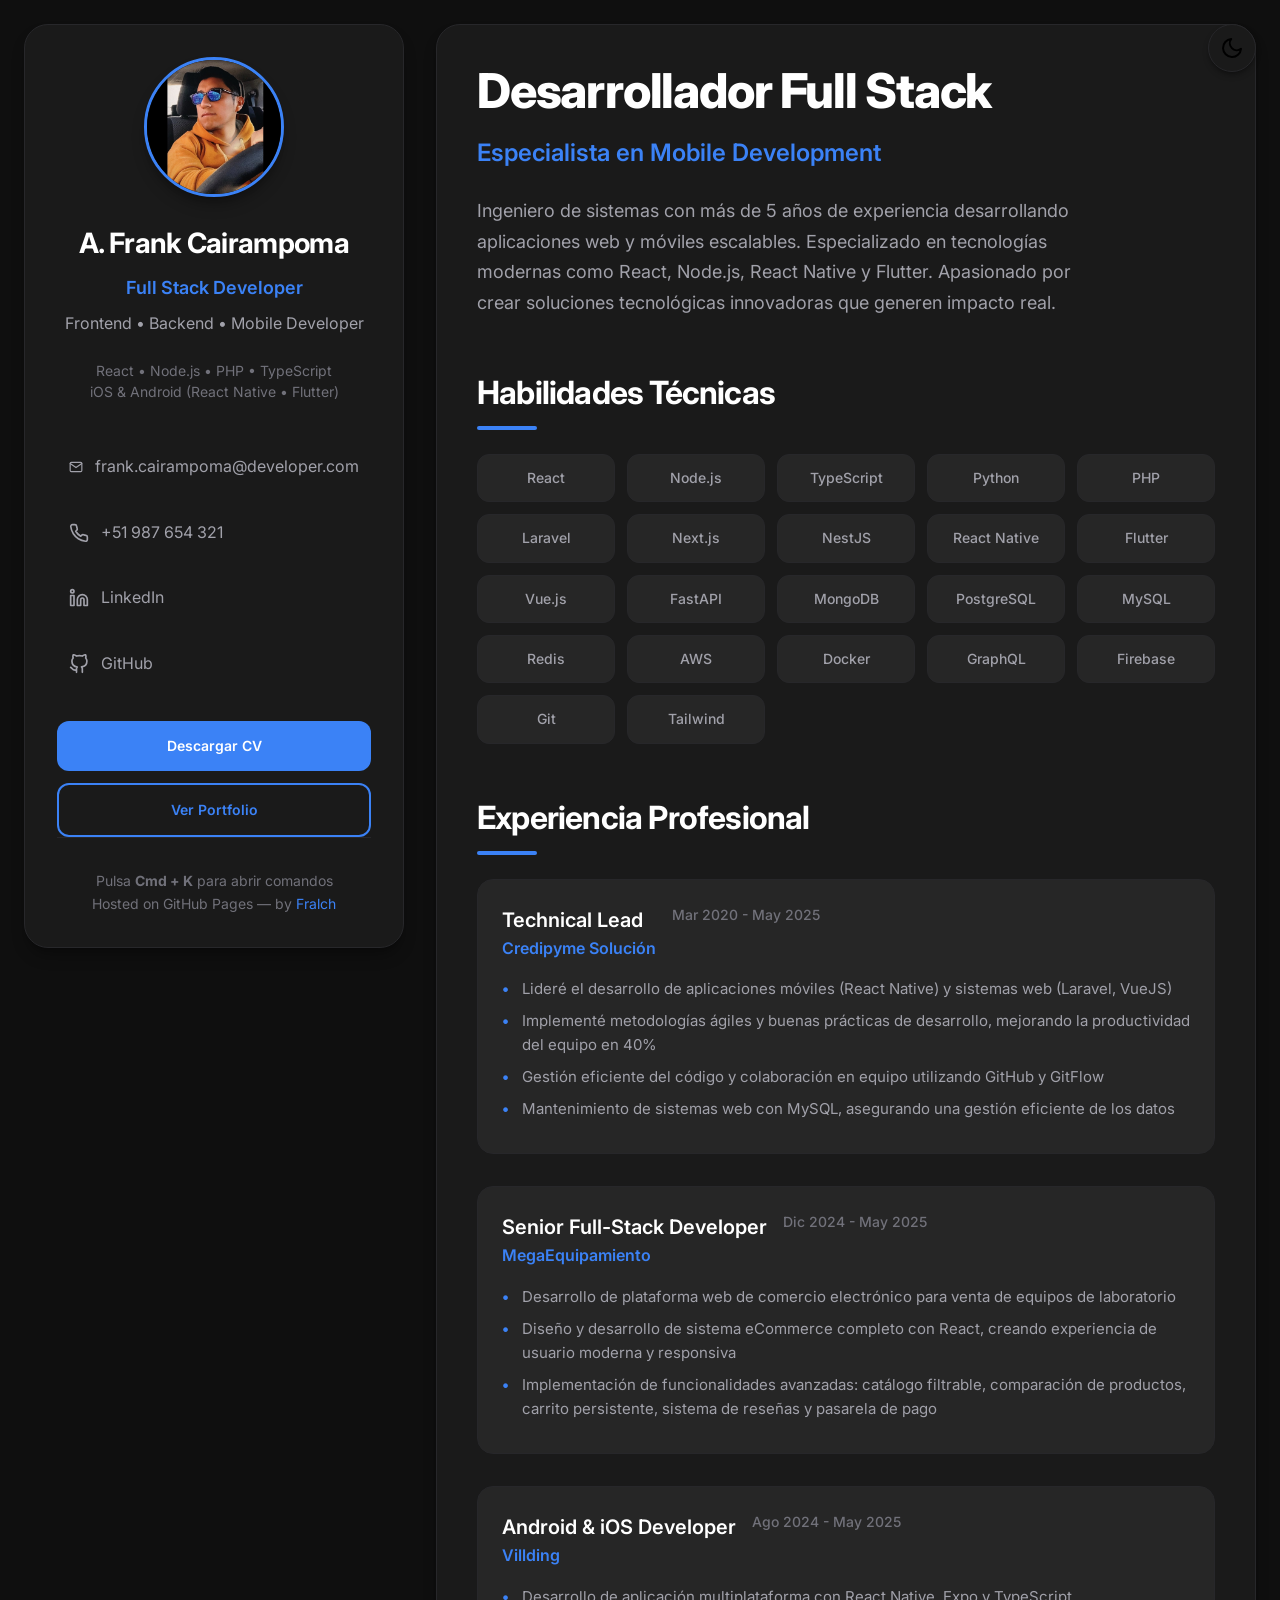
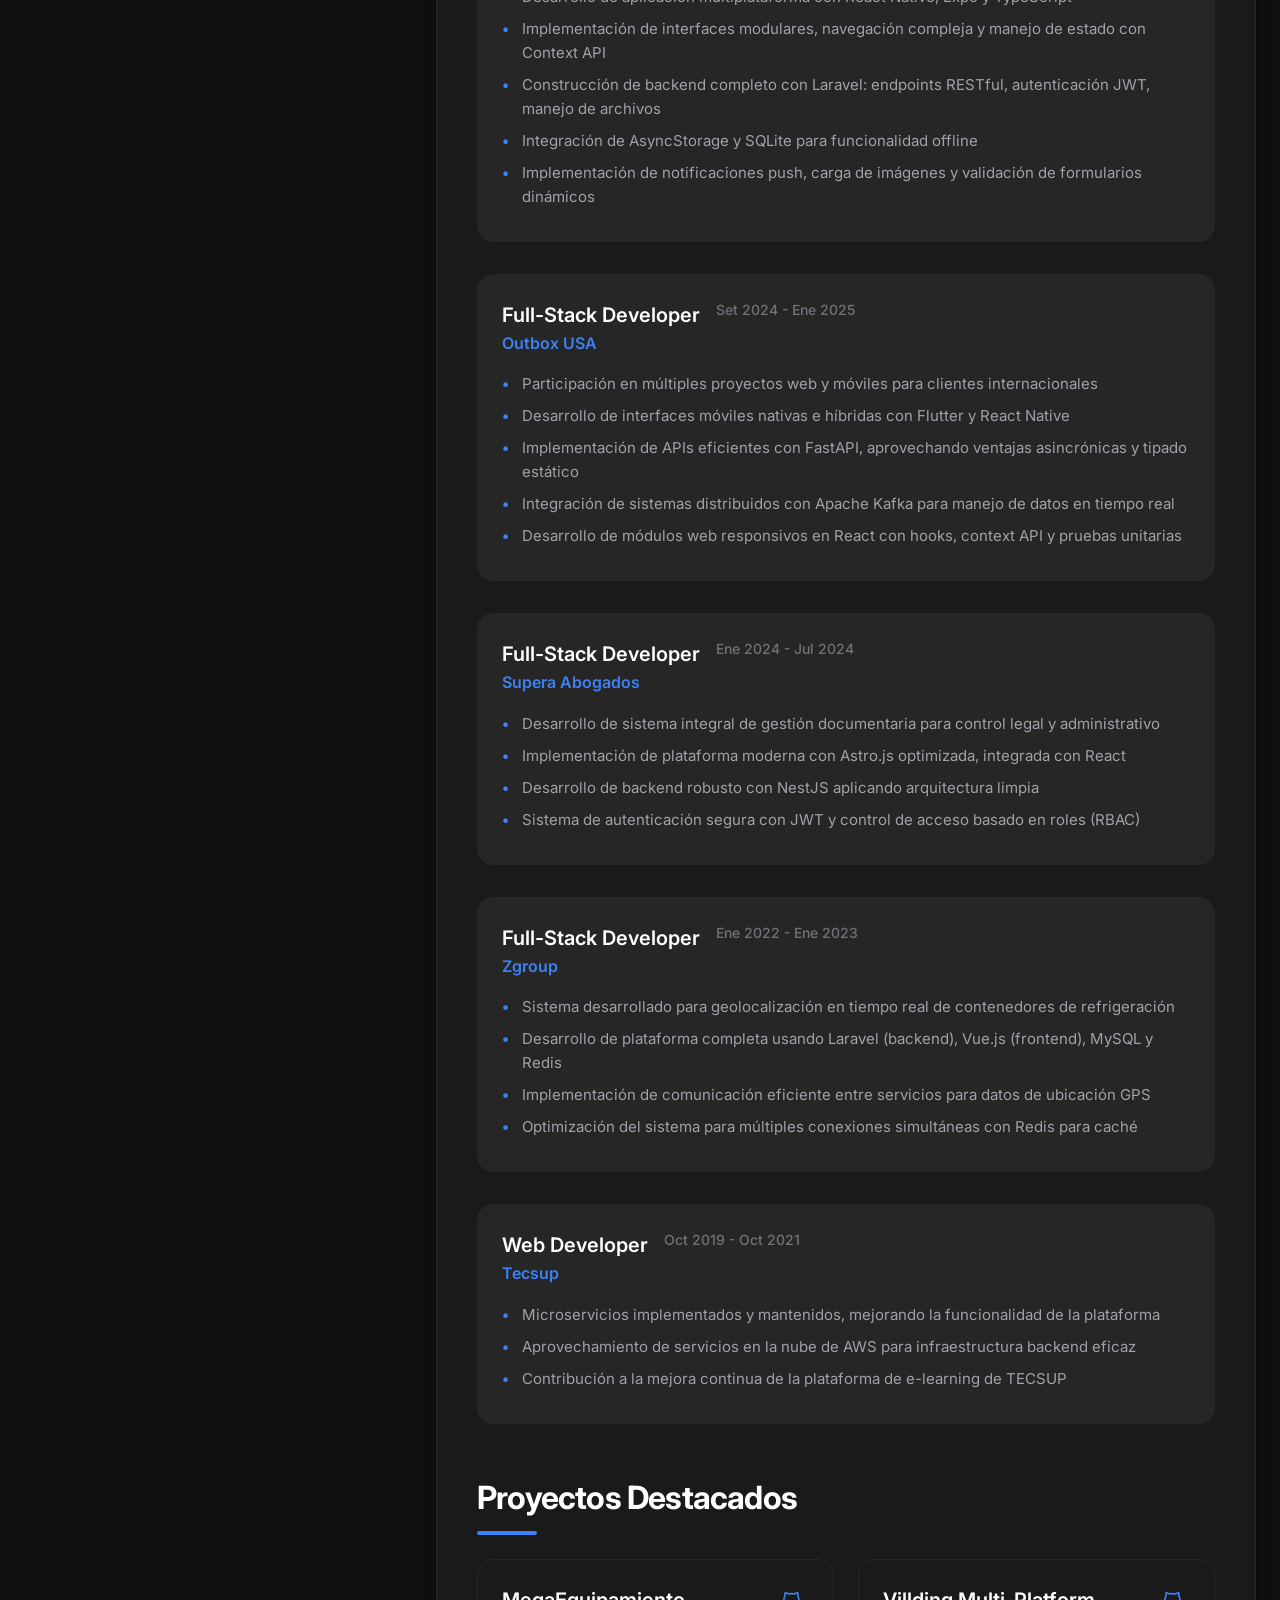
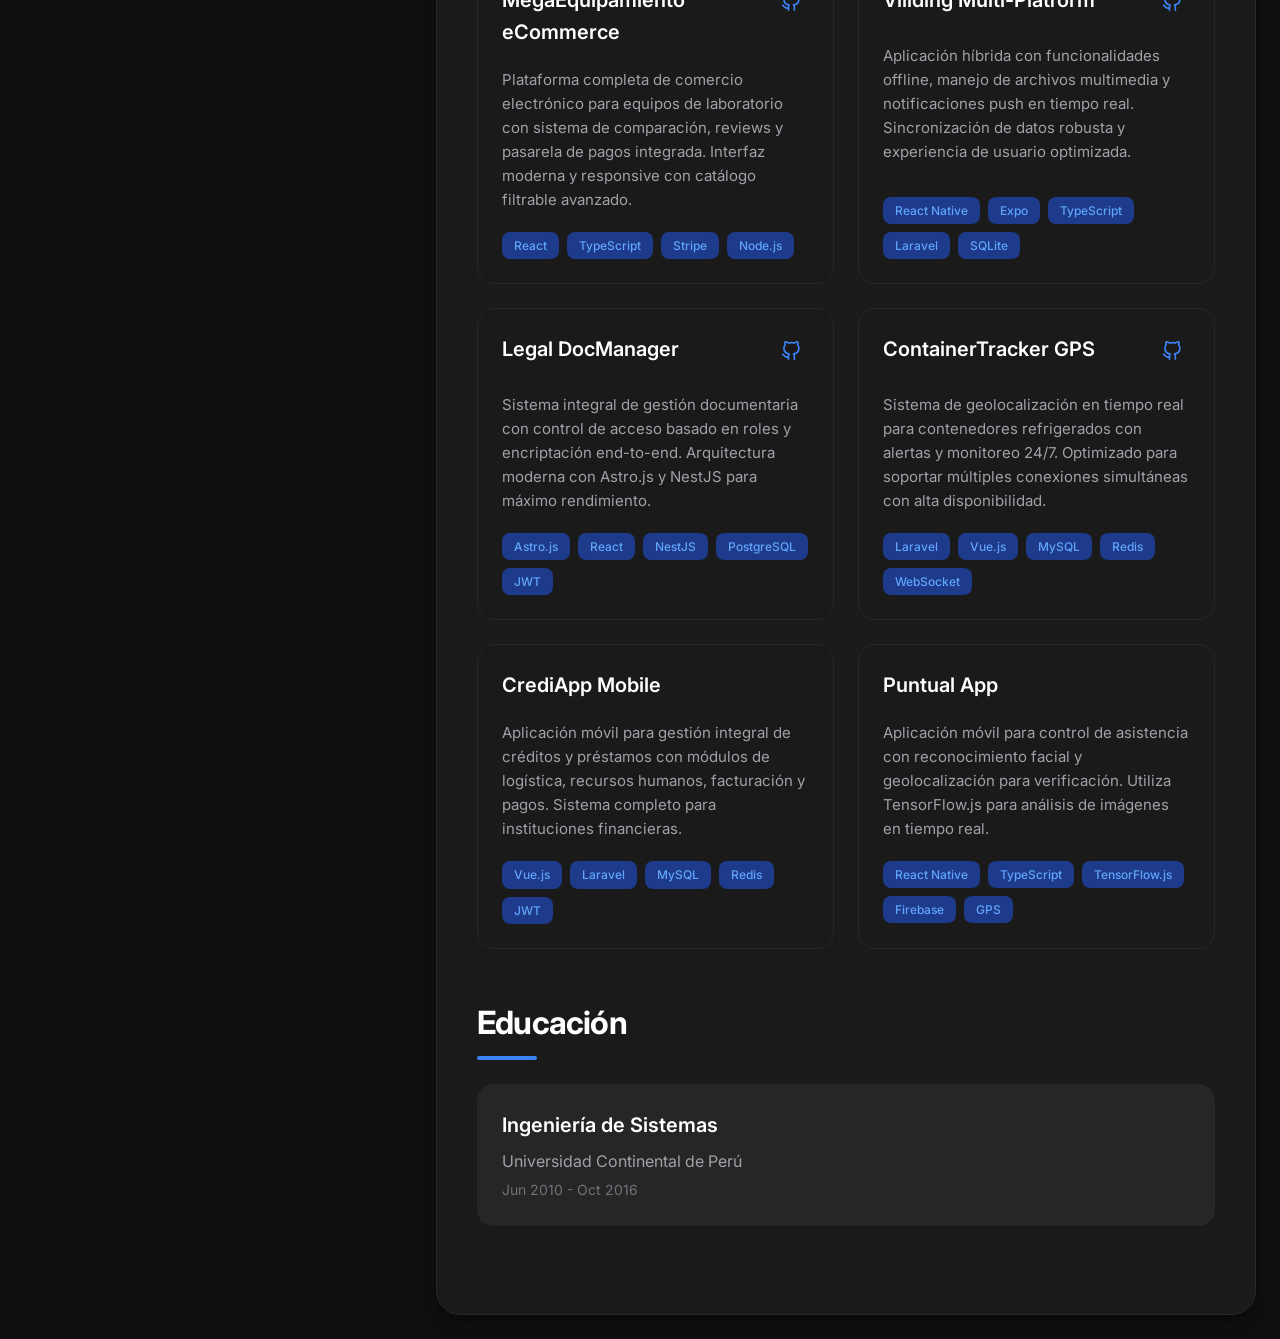
==== commit e5bba7fa: "style(index.html): adjust mobile layout and improve spacing Update mobile view layout to show sideba" ====
--- a/index.html
+++ b/index.html
@@ -744,17 +744,34 @@
             
             .sidebar {
                 position: static;
-                order: 2;
+                order: 1; /* Changed to show sidebar on top */
             }
             
             .main-content {
-                order: 1;
+                order: 2; /* Changed to show main content after sidebar */
             }
         }
 
         @media (max-width: 768px) {
             .container {
                 padding: 16px;
+            }
+
+            .sidebar {
+                padding: 24px;
+            }
+
+            .profile-image {
+                width: 120px;
+                height: 120px;
+            }
+
+            .name {
+                font-size: 24px;
+            }
+
+            .title {
+                font-size: 16px;
             }
             
             .hero-title {
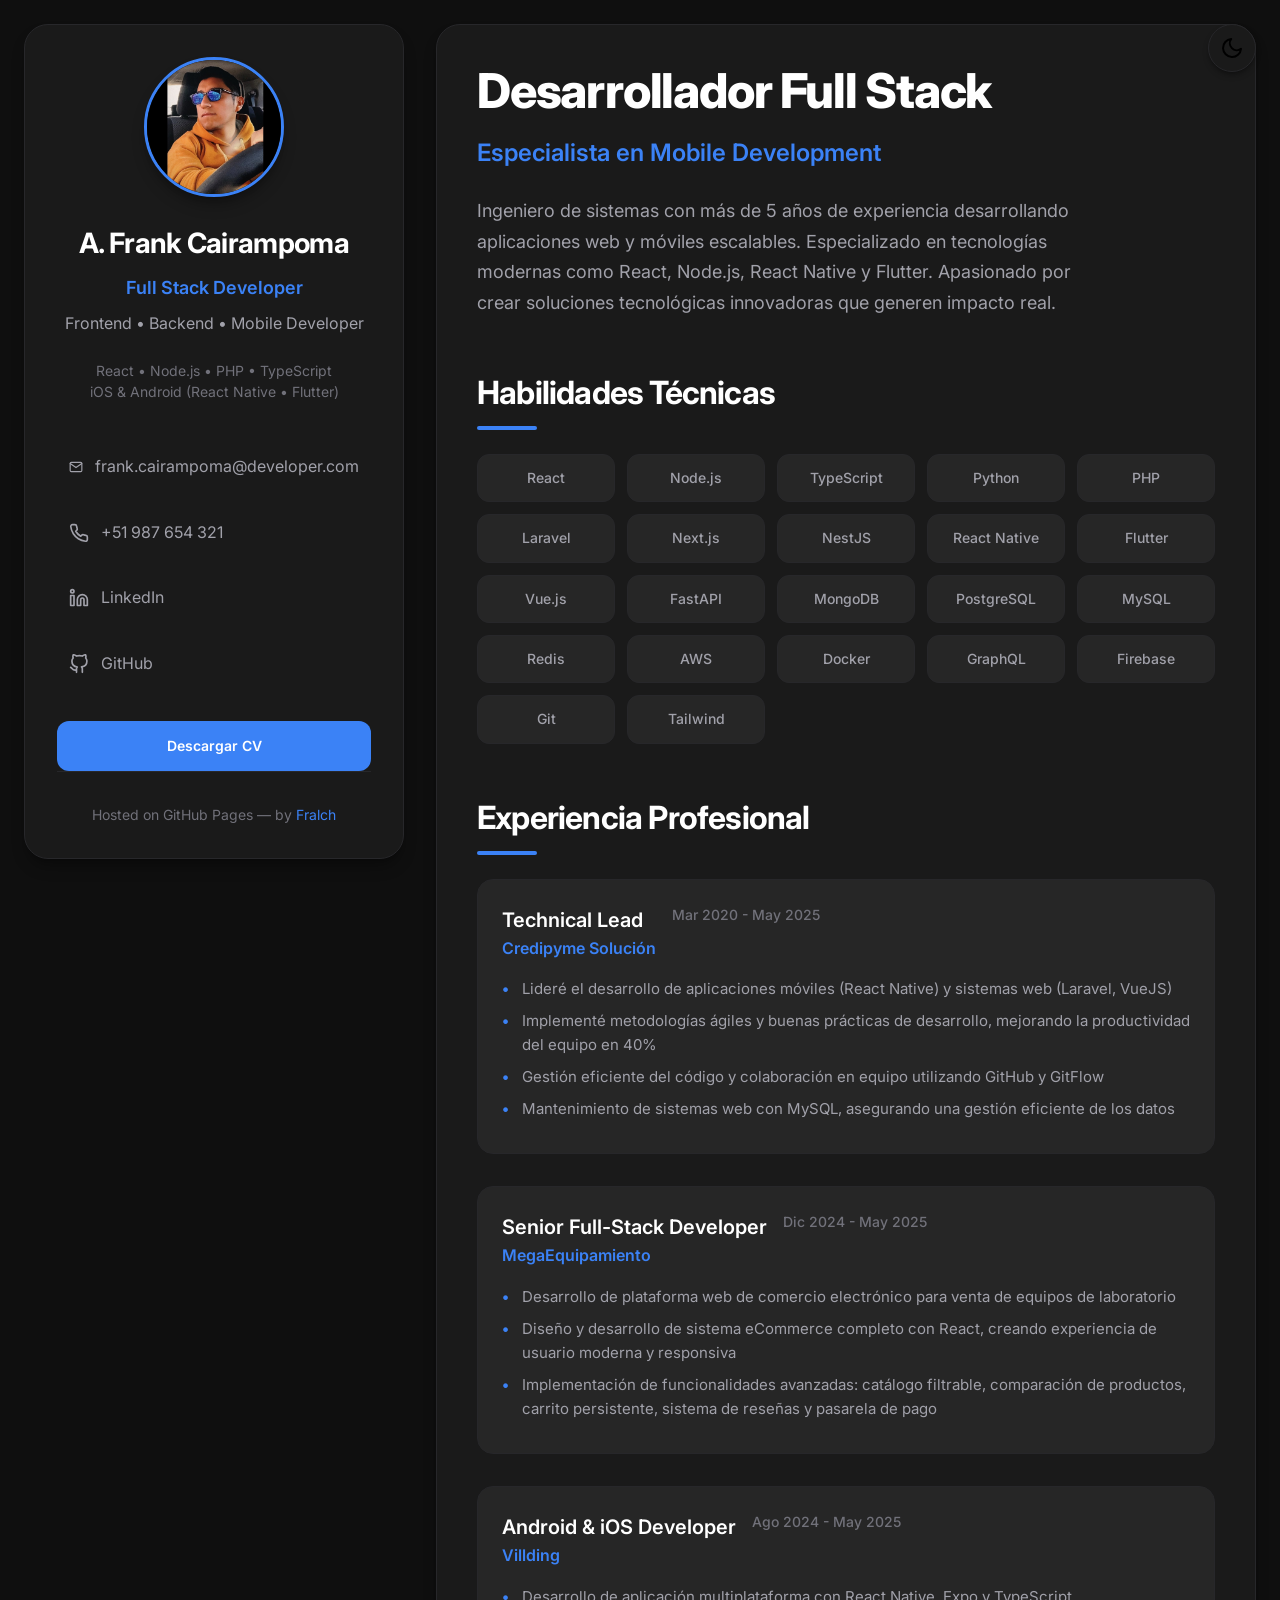
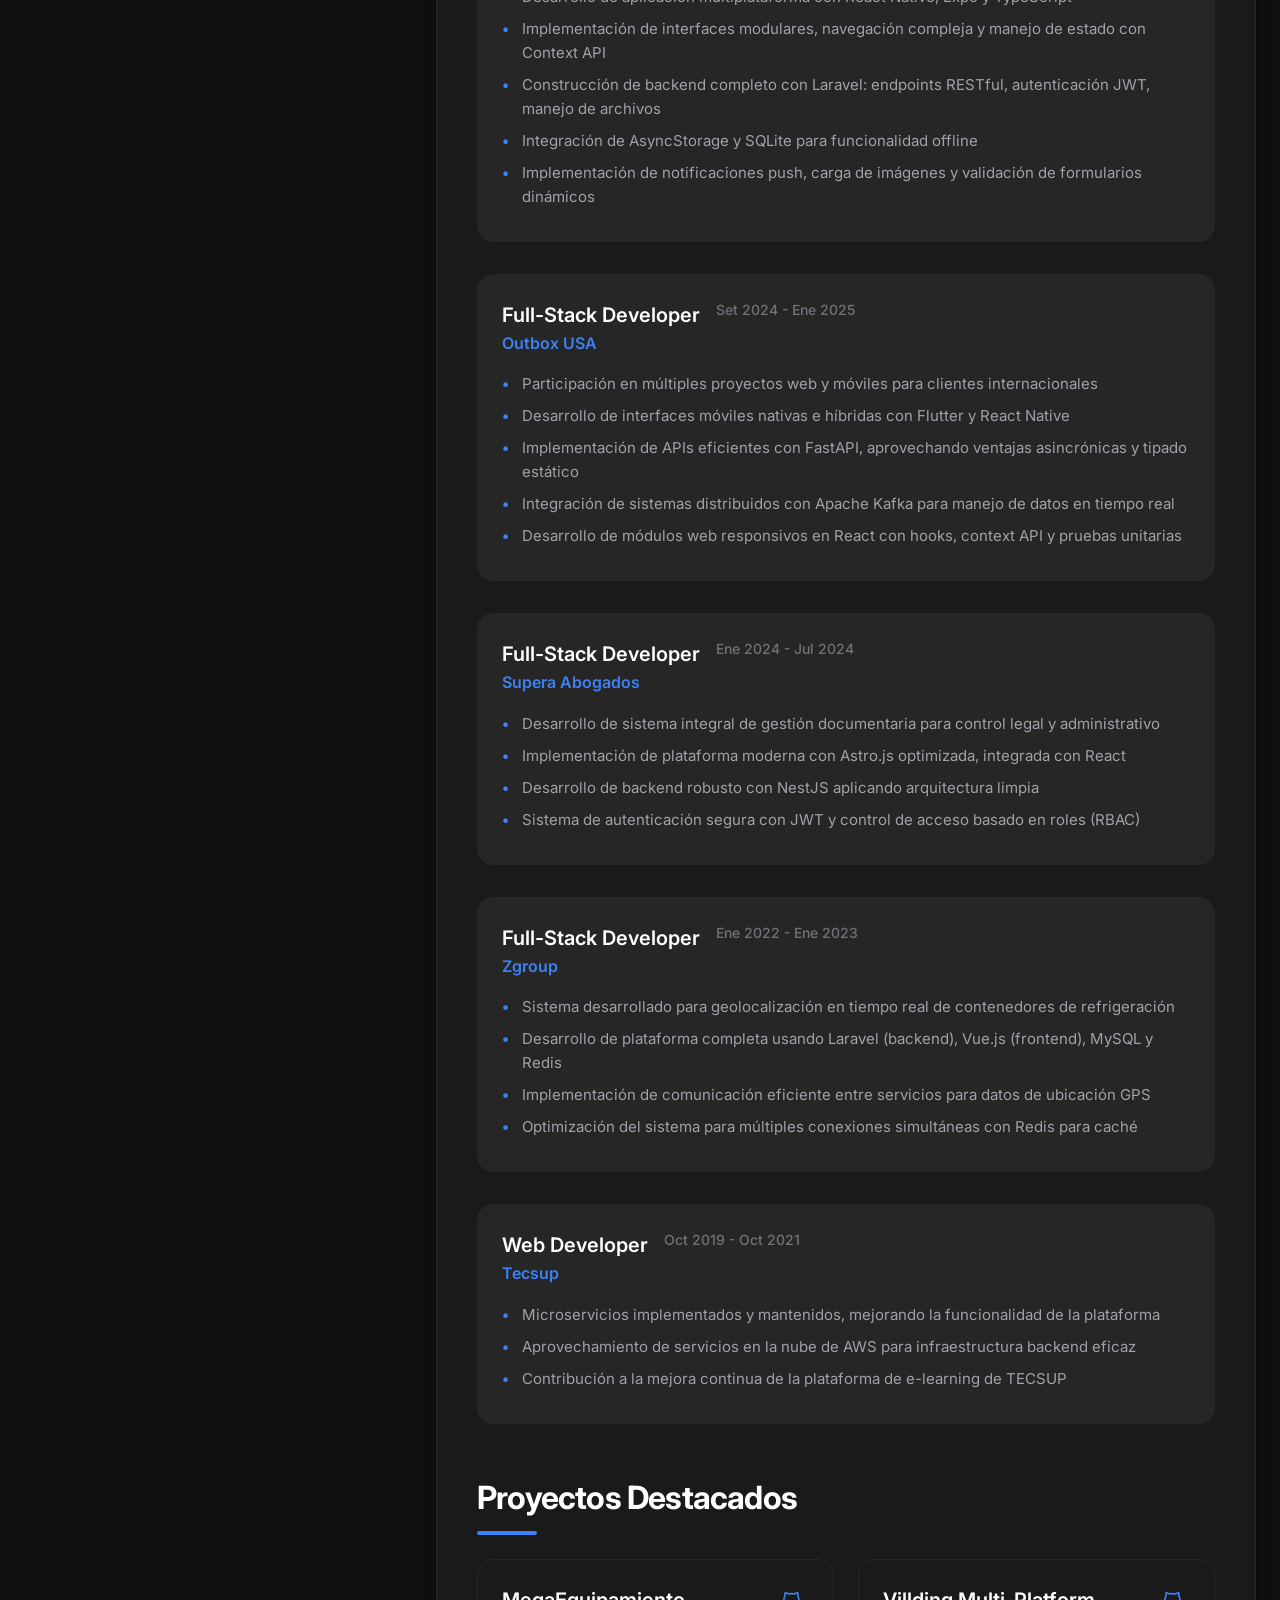
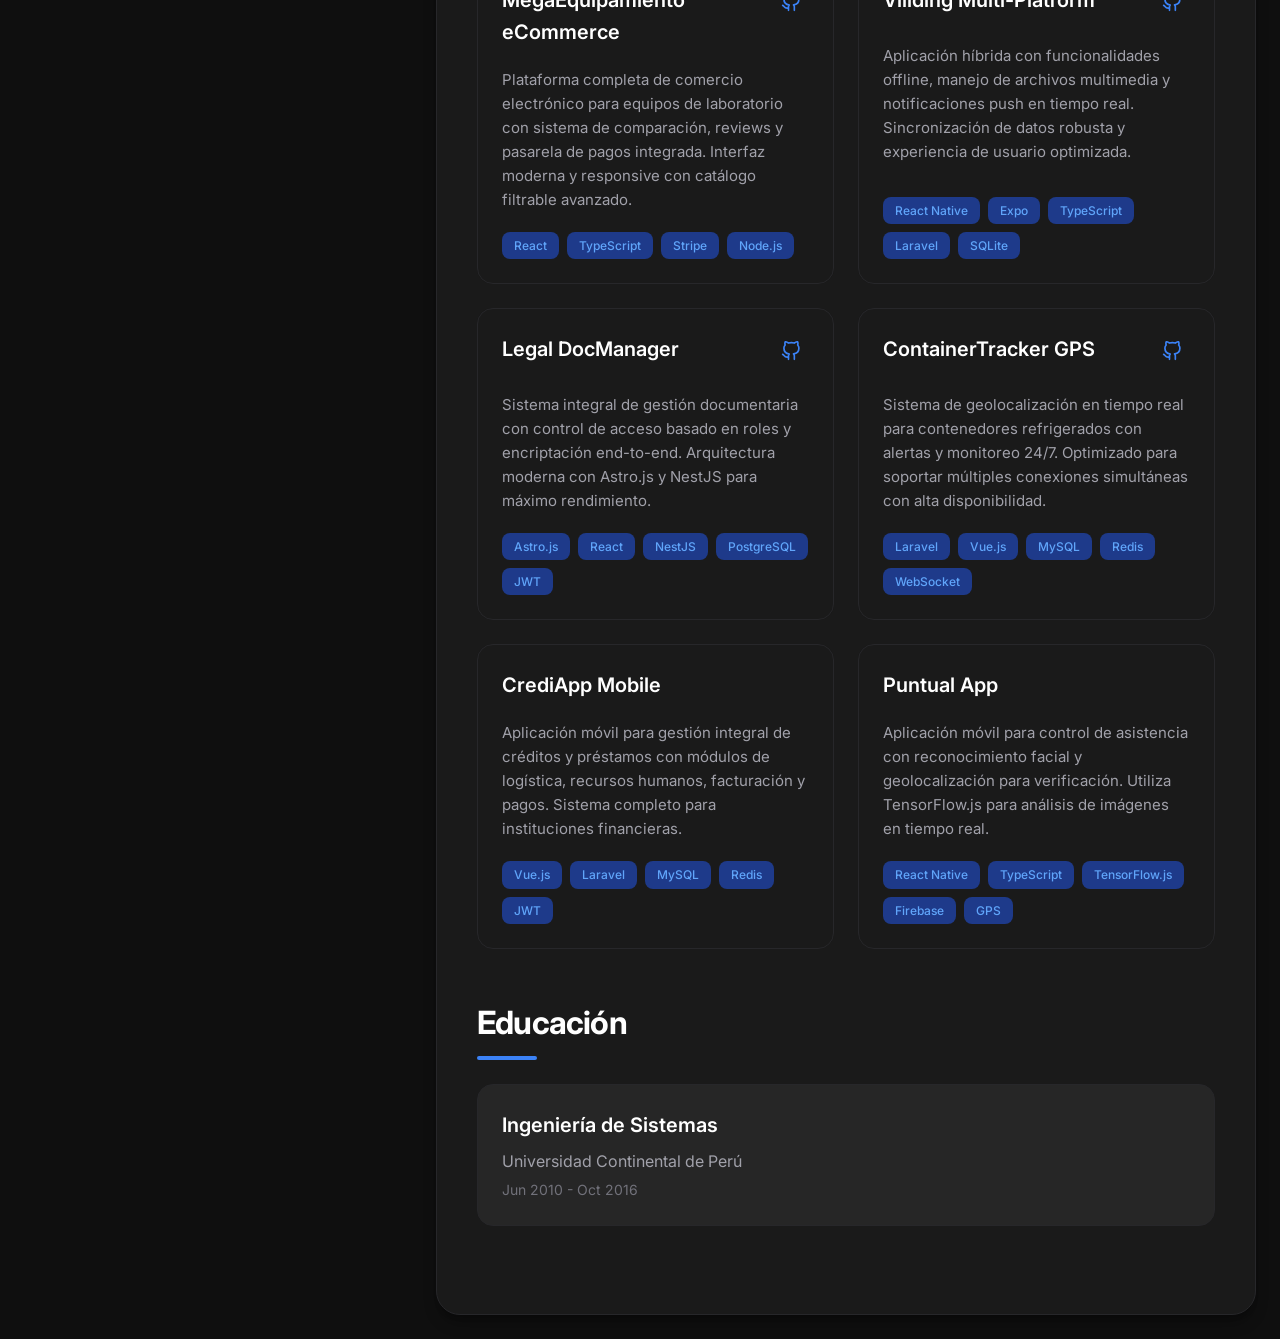
==== commit c866186d: "feat(responsive): improve mobile and tablet layout with refined spacing and typography - Add new bre" ====
--- a/index.html
+++ b/index.html
@@ -68,6 +68,15 @@
             gap: 32px;
             min-height: 100vh;
         }
+        
+        /* Improved responsive layout for tablets and small laptops */
+        @media (max-width: 1200px) {
+            .container {
+                grid-template-columns: 320px 1fr;
+                gap: 24px;
+                padding: 20px;
+            }
+        }
 
         /* Sidebar */
         .sidebar {
@@ -739,68 +748,270 @@
         @media (max-width: 1024px) {
             .container {
                 grid-template-columns: 1fr;
-                gap: 24px;
+                gap: 20px;
+                padding: 16px;
             }
             
             .sidebar {
                 position: static;
-                order: 1; /* Changed to show sidebar on top */
+                order: 1;
+                padding: 20px;
             }
             
             .main-content {
-                order: 2; /* Changed to show main content after sidebar */
+                order: 2;
+                padding: 24px;
+            }
+            
+            .theme-toggle {
+                top: 16px;
+                right: 16px;
             }
         }
 
         @media (max-width: 768px) {
             .container {
-                padding: 16px;
+                padding: 12px;
+                gap: 16px;
             }
 
             .sidebar {
-                padding: 24px;
+                padding: 20px;
+                border-radius: var(--radius-lg);
+            }
+            
+            .main-content {
+                padding: 20px;
+                border-radius: var(--radius-lg);
             }
 
             .profile-image {
-                width: 120px;
-                height: 120px;
+                width: 100px;
+                height: 100px;
             }
 
             .name {
+                font-size: 22px;
+            }
+
+            .title {
+                font-size: 15px;
+            }
+            
+            .subtitle {
+                font-size: 14px;
+            }
+            
+            .tech-stack {
+                font-size: 13px;
+            }
+            
+            .hero-title {
+                font-size: 32px;
+                line-height: 1.2;
+            }
+            
+            .hero-subtitle {
+                font-size: 18px;
+            }
+            
+            .hero-description {
+                font-size: 16px;
+            }
+            
+            .section-title {
                 font-size: 24px;
-            }
-
-            .title {
-                font-size: 16px;
-            }
-            
-            .hero-title {
-                font-size: 36px;
-            }
-            
-            .hero-subtitle {
-                font-size: 20px;
             }
             
             .projects-grid {
                 grid-template-columns: 1fr;
+                gap: 16px;
+            }
+            
+            .project-card {
+                padding: 20px;
             }
             
             .skills-grid {
-                grid-template-columns: repeat(auto-fit, minmax(100px, 1fr));
+                grid-template-columns: repeat(auto-fit, minmax(90px, 1fr));
+                gap: 10px;
+            }
+            
+            .skill-tag {
+                padding: 10px 12px;
+                font-size: 13px;
+            }
+            
+            .experience-item {
+                padding: 16px;
+                margin-bottom: 16px;
+            }
+            
+            .job-header {
+                flex-direction: column;
+                gap: 8px;
+            }
+            
+            .job-title {
+                font-size: 18px;
             }
 
             .modal-content {
                 width: 95%;
                 margin: 5% auto;
+                border-radius: var(--radius-lg);
             }
 
             .modal-body {
-                padding: 20px;
+                padding: 16px;
+            }
+            
+            .modal-header {
+                padding: 16px 20px;
             }
 
             .modal-project-links {
                 flex-direction: column;
+                gap: 8px;
+            }
+            
+            .modal-project-link {
+                padding: 10px 16px;
+                font-size: 13px;
+            }
+        }
+        
+        /* Extra small devices (phones, 480px and down) */
+        @media (max-width: 480px) {
+            .container {
+                padding: 8px;
+                gap: 12px;
+            }
+            
+            .sidebar {
+                padding: 16px;
+                margin-bottom: 12px;
+            }
+            
+            .main-content {
+                padding: 16px;
+            }
+            
+            .profile-image {
+                width: 80px;
+                height: 80px;
+            }
+            
+            .name {
+                font-size: 20px;
+            }
+            
+            .title {
+                font-size: 14px;
+            }
+            
+            .hero-title {
+                font-size: 28px;
+                line-height: 1.1;
+            }
+            
+            .hero-subtitle {
+                font-size: 16px;
+            }
+            
+            .hero-description {
+                font-size: 15px;
+            }
+            
+            .section-title {
+                font-size: 22px;
+            }
+            
+            .contact-item {
+                padding: 8px;
+                font-size: 14px;
+            }
+            
+            .contact-item svg {
+                width: 16px;
+                height: 16px;
+            }
+            
+            .btn {
+                padding: 10px 16px;
+                font-size: 13px;
+            }
+            
+            .skills-grid {
+                grid-template-columns: repeat(auto-fit, minmax(80px, 1fr));
+                gap: 8px;
+            }
+            
+            .skill-tag {
+                padding: 8px 10px;
+                font-size: 12px;
+            }
+            
+            .project-card {
+                padding: 16px;
+            }
+            
+            .project-title {
+                font-size: 18px;
+            }
+            
+            .project-description {
+                font-size: 14px;
+            }
+            
+            .experience-item {
+                padding: 12px;
+            }
+            
+            .job-title {
+                font-size: 16px;
+            }
+            
+            .job-description li {
+                font-size: 14px;
+            }
+            
+            .theme-toggle {
+                width: 40px;
+                height: 40px;
+                top: 12px;
+                right: 12px;
+            }
+            
+            .theme-toggle svg {
+                width: 20px;
+                height: 20px;
+            }
+            
+            .modal-content {
+                width: 98%;
+                margin: 2% auto;
+                max-height: 95vh;
+            }
+            
+            .modal-header {
+                padding: 12px 16px;
+            }
+            
+            .modal-body {
+                padding: 12px;
+            }
+            
+            .modal-project-title {
+                font-size: 20px;
+            }
+            
+            .modal-project-description {
+                font-size: 14px;
+            }
+            
+            .modal-project-details li {
+                font-size: 13px;
             }
         }
 
@@ -873,11 +1084,9 @@
 
             <div class="download-buttons">
                 <a href="documents/cv.pdf" class="btn btn-primary" target="_blank">Descargar CV</a>
-                <a href="https://portfolio.frankcairampoma.dev" class="btn btn-secondary" target="_blank">Ver Portfolio</a>
             </div>
 
             <div class="footer-note">
-                <p>Pulsa <strong>Cmd + K</strong> para abrir comandos</p>
                 <p>Hosted on GitHub Pages — by <a href="https://github.com/fralch">Fralch</a></p>
             </div>
         </div>
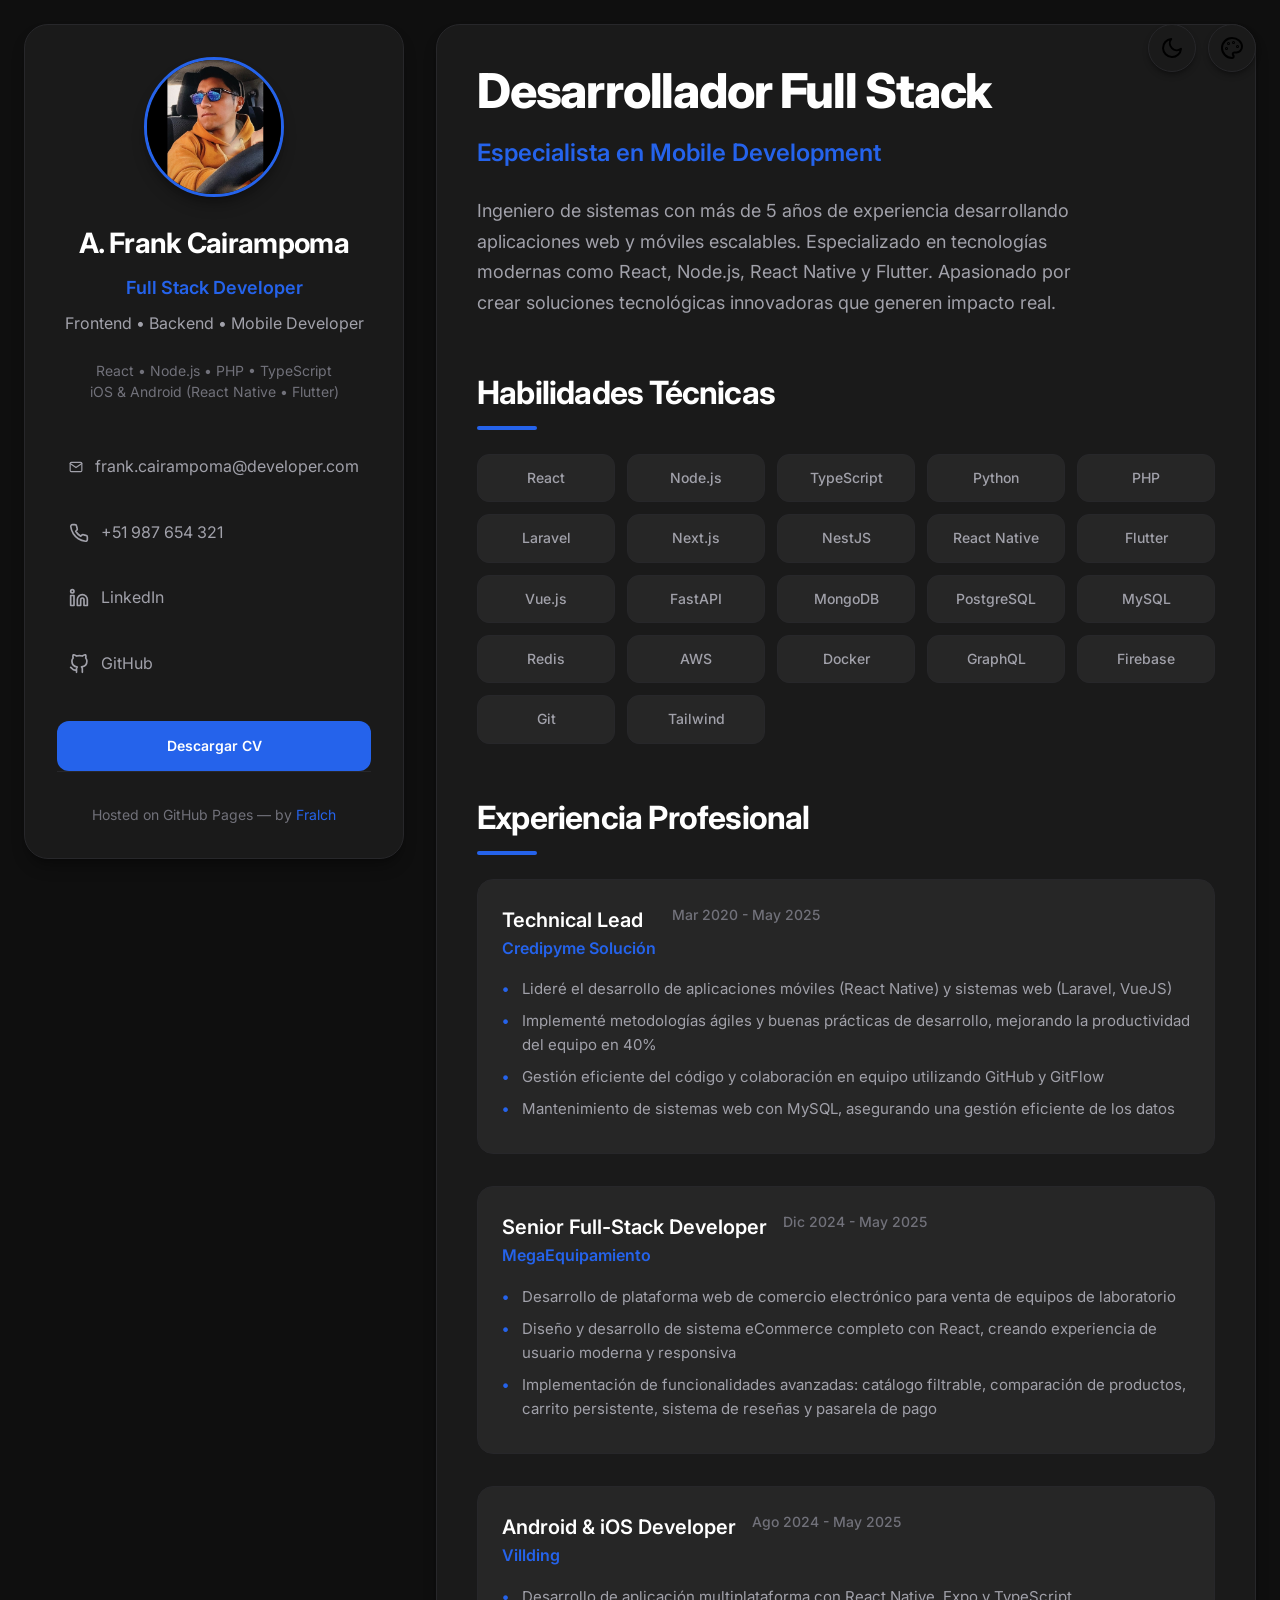
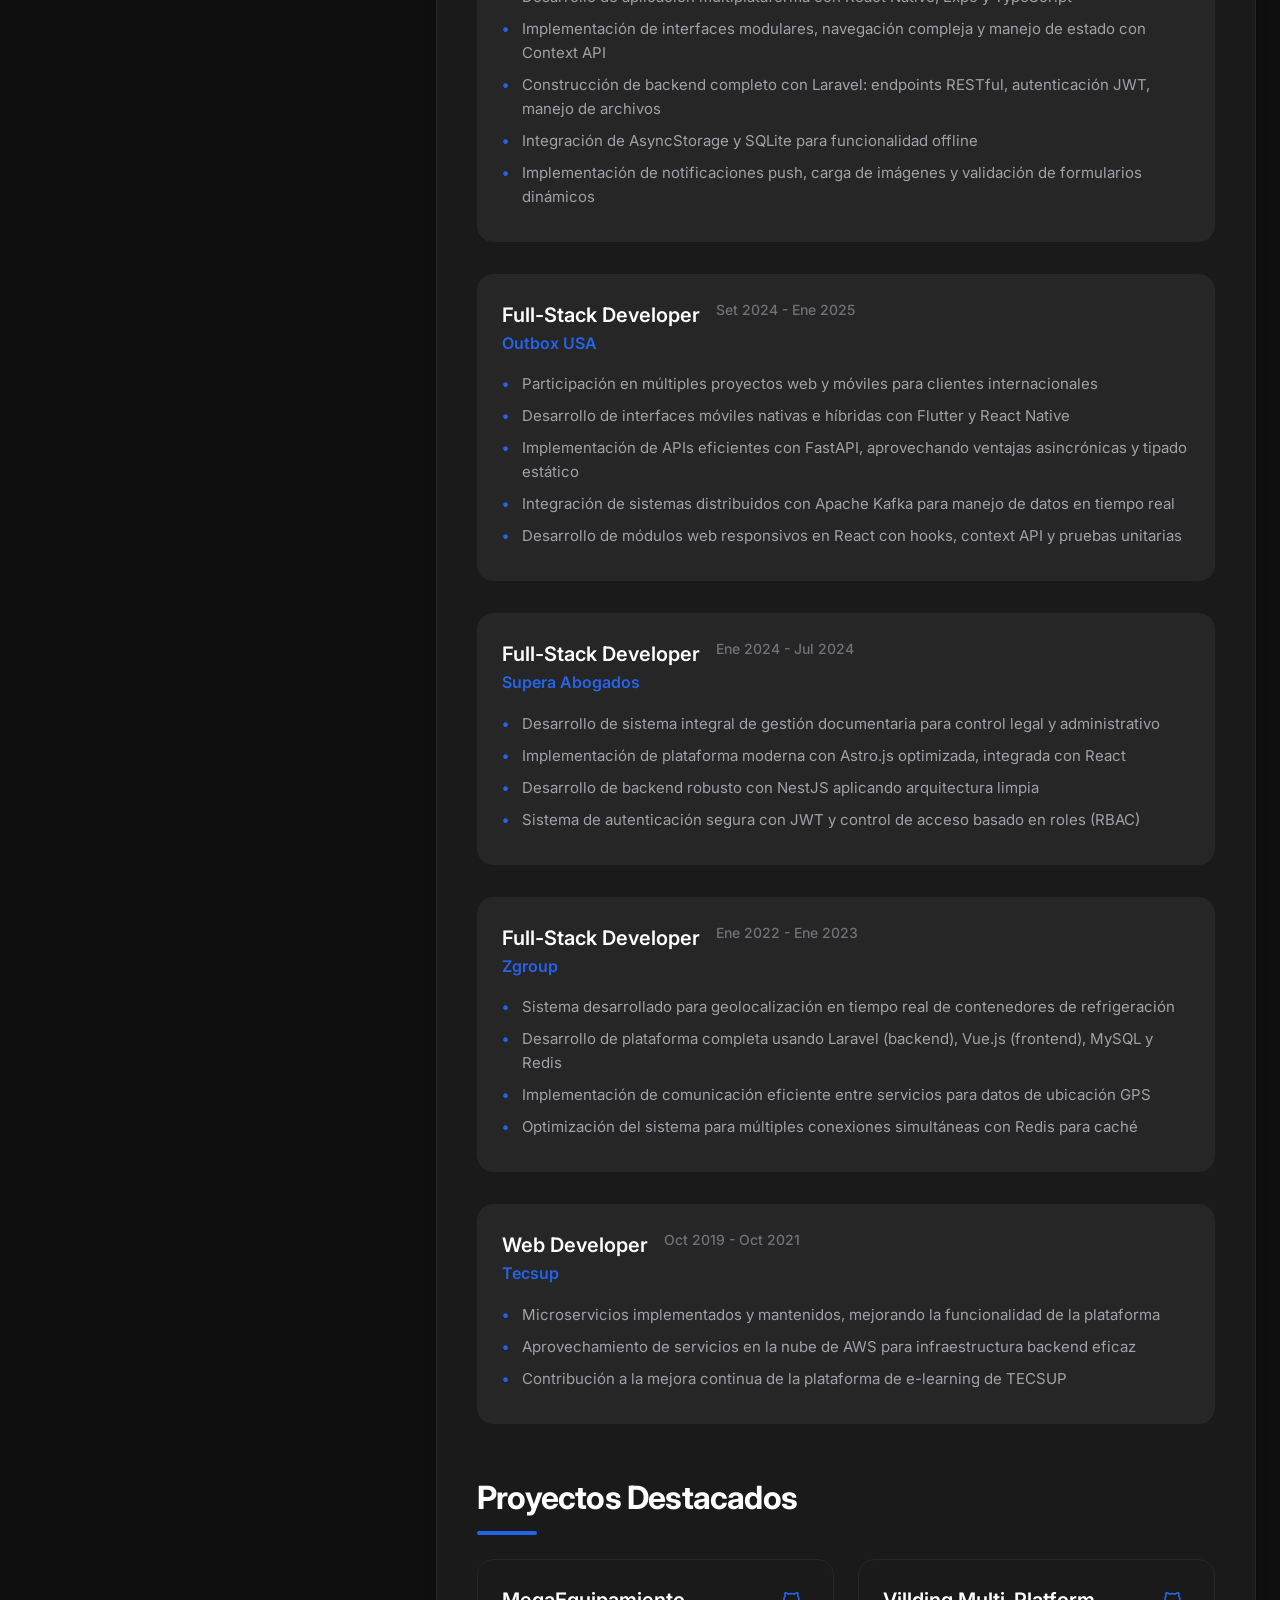
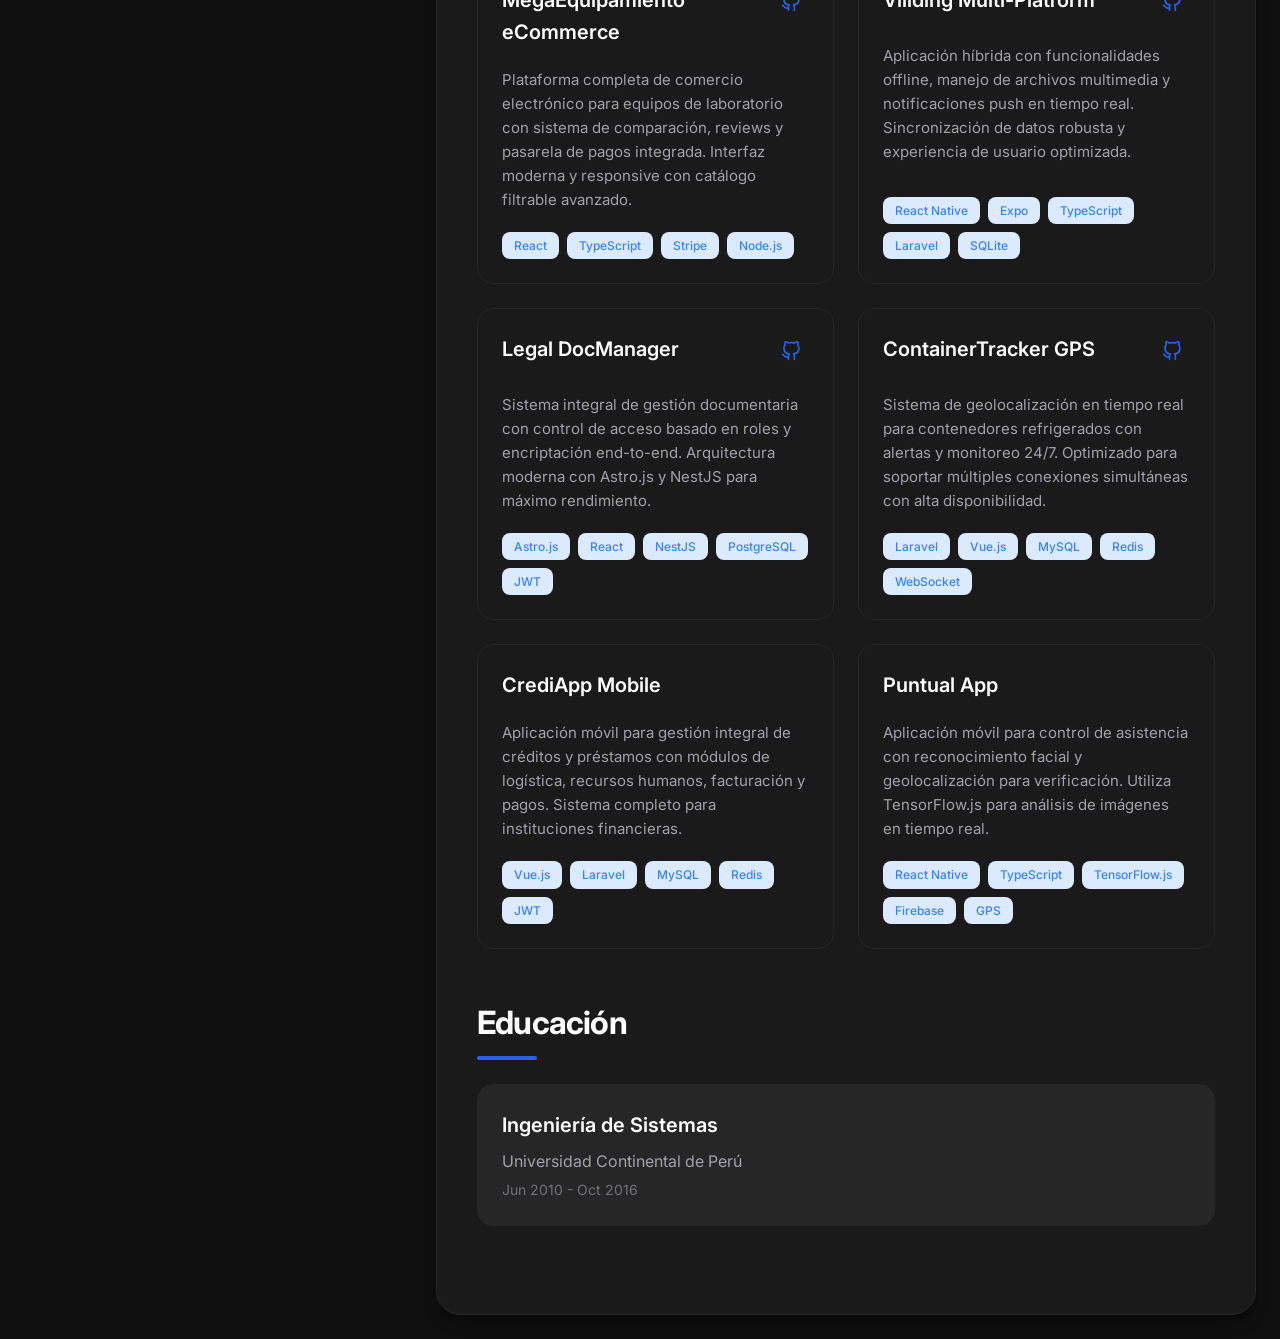
==== commit c6f24675: "feat(ui): add color palette selector with modal and dark theme support - Implement color palette sys" ====
--- a/index.html
+++ b/index.html
@@ -44,6 +44,84 @@
             --shadow-xl: 0 20px 25px -5px rgb(0 0 0 / 0.3), 0 8px 10px -6px rgb(0 0 0 / 0.3);
         }
 
+        /* Color Palettes */
+        [data-palette="blue"] {
+            --accent-primary: #2563eb;
+            --accent-secondary: #3b82f6;
+            --accent-tertiary: #dbeafe;
+        }
+
+        [data-palette="emerald"] {
+            --accent-primary: #059669;
+            --accent-secondary: #10b981;
+            --accent-tertiary: #d1fae5;
+        }
+
+        [data-palette="purple"] {
+            --accent-primary: #7c3aed;
+            --accent-secondary: #8b5cf6;
+            --accent-tertiary: #e9d5ff;
+        }
+
+        [data-palette="pink"] {
+            --accent-primary: #db2777;
+            --accent-secondary: #ec4899;
+            --accent-tertiary: #fce7f3;
+        }
+
+        [data-palette="orange"] {
+            --accent-primary: #ea580c;
+            --accent-secondary: #f97316;
+            --accent-tertiary: #fed7aa;
+        }
+
+        [data-palette="cyan"] {
+            --accent-primary: #0891b2;
+            --accent-secondary: #06b6d4;
+            --accent-tertiary: #cffafe;
+        }
+
+        [data-palette="red"] {
+            --accent-primary: #dc2626;
+            --accent-secondary: #ef4444;
+            --accent-tertiary: #fecaca;
+        }
+
+        [data-palette="indigo"] {
+            --accent-primary: #4338ca;
+            --accent-secondary: #6366f1;
+            --accent-tertiary: #e0e7ff;
+        }
+
+        /* Dark theme palette adjustments */
+        [data-theme="dark"][data-palette="emerald"] {
+            --accent-tertiary: #064e3b;
+        }
+
+        [data-theme="dark"][data-palette="purple"] {
+            --accent-tertiary: #581c87;
+        }
+
+        [data-theme="dark"][data-palette="pink"] {
+            --accent-tertiary: #831843;
+        }
+
+        [data-theme="dark"][data-palette="orange"] {
+            --accent-tertiary: #9a3412;
+        }
+
+        [data-theme="dark"][data-palette="cyan"] {
+            --accent-tertiary: #164e63;
+        }
+
+        [data-theme="dark"][data-palette="red"] {
+            --accent-tertiary: #991b1b;
+        }
+
+        [data-theme="dark"][data-palette="indigo"] {
+            --accent-tertiary: #312e81;
+        }
+
         * {
             margin: 0;
             padding: 0;
@@ -222,12 +300,17 @@
             transform: translateY(-2px);
         }
 
-        /* Theme Toggle */
-        .theme-toggle {
+        /* Control Panel */
+        .control-panel {
             position: fixed;
             top: 24px;
             right: 24px;
             z-index: 100;
+            display: flex;
+            gap: 12px;
+        }
+
+        .control-btn {
             background: var(--background-secondary);
             border: 1px solid var(--border-color);
             border-radius: 50%;
@@ -241,9 +324,17 @@
             box-shadow: var(--shadow-md);
         }
 
-        .theme-toggle:hover {
+        .control-btn:hover {
             transform: scale(1.1);
             box-shadow: var(--shadow-lg);
+        }
+
+        .theme-toggle {
+            /* Inherits from .control-btn */
+        }
+
+        .palette-toggle {
+            /* Inherits from .control-btn */
         }
 
         /* Main Content */
@@ -744,6 +835,122 @@
             color: var(--accent-primary);
         }
 
+        /* Color Palette Modal */
+        .palette-modal {
+            display: none;
+            position: fixed;
+            z-index: 1001;
+            left: 0;
+            top: 0;
+            width: 100%;
+            height: 100%;
+            background-color: rgba(0, 0, 0, 0.7);
+            backdrop-filter: blur(5px);
+        }
+
+        .palette-modal-content {
+            background: var(--background-secondary);
+            margin: 10% auto;
+            padding: 0;
+            border: 1px solid var(--border-color);
+            border-radius: var(--radius-xl);
+            width: 90%;
+            max-width: 500px;
+            box-shadow: var(--shadow-xl);
+            animation: slideInUp 0.3s ease-out;
+        }
+
+        .palette-modal-header {
+            display: flex;
+            justify-content: space-between;
+            align-items: center;
+            padding: 24px 32px;
+            border-bottom: 1px solid var(--border-color);
+            background: var(--hover-bg);
+            border-radius: var(--radius-xl) var(--radius-xl) 0 0;
+        }
+
+        .palette-modal-title {
+            font-size: 20px;
+            font-weight: 700;
+            color: var(--text-primary);
+            margin: 0;
+        }
+
+        .palette-modal-close {
+            background: none;
+            border: none;
+            font-size: 28px;
+            color: var(--text-secondary);
+            cursor: pointer;
+            padding: 8px;
+            border-radius: var(--radius-sm);
+            transition: all 0.3s ease;
+        }
+
+        .palette-modal-close:hover {
+            background: var(--accent-primary);
+            color: white;
+        }
+
+        .palette-modal-body {
+            padding: 32px;
+        }
+
+        .palette-grid {
+            display: grid;
+            grid-template-columns: repeat(auto-fit, minmax(200px, 1fr));
+            gap: 20px;
+        }
+
+        .palette-option {
+            border: 2px solid var(--border-color);
+            border-radius: var(--radius-md);
+            padding: 16px;
+            cursor: pointer;
+            transition: all 0.3s ease;
+            background: var(--background-primary);
+        }
+
+        .palette-option:hover {
+            transform: translateY(-2px);
+            box-shadow: var(--shadow-md);
+        }
+
+        .palette-option.active {
+            border-color: var(--accent-primary);
+            box-shadow: 0 0 0 2px var(--accent-tertiary);
+        }
+
+        .palette-name {
+            font-size: 16px;
+            font-weight: 600;
+            color: var(--text-primary);
+            margin-bottom: 12px;
+            text-align: center;
+        }
+
+        .palette-colors {
+            display: flex;
+            gap: 8px;
+            justify-content: center;
+            margin-bottom: 12px;
+        }
+
+        .color-swatch {
+            width: 32px;
+            height: 32px;
+            border-radius: 50%;
+            border: 2px solid var(--border-color);
+        }
+
+        .palette-description {
+            font-size: 12px;
+            color: var(--text-tertiary);
+            text-align: center;
+            line-height: 1.4;
+        }
+
         /* Responsive */
         @media (max-width: 1024px) {
             .container {
@@ -763,7 +970,7 @@
                 padding: 24px;
             }
             
-            .theme-toggle {
+            .control-panel {
                 top: 16px;
                 right: 16px;
             }
@@ -878,6 +1085,60 @@
             .modal-project-link {
                 padding: 10px 16px;
                 font-size: 13px;
+            }
+        }
+        
+        /* Palette modal responsive styles */
+        @media (max-width: 768px) {
+            .palette-modal-content {
+                width: 95%;
+                margin: 5% auto;
+            }
+            
+            .palette-modal-header {
+                padding: 16px 20px;
+            }
+            
+            .palette-modal-body {
+                padding: 20px;
+            }
+            
+            .palette-grid {
+                grid-template-columns: 1fr;
+                gap: 16px;
+            }
+            
+            .palette-option {
+                padding: 12px;
+            }
+            
+            .color-swatch {
+                width: 28px;
+                height: 28px;
+            }
+        }
+
+        @media (max-width: 480px) {
+            .palette-modal-content {
+                width: 98%;
+                margin: 2% auto;
+            }
+            
+            .palette-modal-header {
+                padding: 12px 16px;
+            }
+            
+            .palette-modal-body {
+                padding: 16px;
+            }
+            
+            .palette-grid {
+                gap: 12px;
+            }
+            
+            .color-swatch {
+                width: 24px;
+                height: 24px;
             }
         }
         
@@ -976,14 +1237,18 @@
                 font-size: 14px;
             }
             
-            .theme-toggle {
+            .control-panel {
+                top: 12px;
+                right: 12px;
+                gap: 8px;
+            }
+            
+            .control-btn {
                 width: 40px;
                 height: 40px;
-                top: 12px;
-                right: 12px;
-            }
-            
-            .theme-toggle svg {
+            }
+            
+            .control-btn svg {
                 width: 20px;
                 height: 20px;
             }
@@ -1039,6 +1304,14 @@
             <div class="profile-section">
                 <div class="profile-image">
                     <img src="img/me3.jpg" alt="Frank Cairampoma">
+                    <style>
+                        @media (max-width: 768px) {
+                            .profile-image {
+                                width: 120px !important;
+                                height: 120px !important;
+                            }
+                        }
+                    </style>
                 </div>
                 <h1 class="name">A. Frank Cairampoma</h1>
                 <div class="title">Full Stack Developer</div>
@@ -1419,12 +1692,117 @@
         </div>
     </div>
 
-    <!-- Theme Toggle Button -->
-    <button class="theme-toggle" id="theme-toggle" aria-label="Toggle theme">
-        <svg xmlns="http://www.w3.org/2000/svg" width="24" height="24" viewBox="0 0 24 24" fill="none" stroke="currentColor" stroke-width="2" stroke-linecap="round" stroke-linejoin="round">
-            <path d="M21 12.79A9 9 0 1 1 11.21 3 7 7 0 0 0 21 12.79z"></path>
-        </svg>
-    </button>
+    <!-- Control Panel -->
+    <div class="control-panel">
+        <button class="control-btn theme-toggle" id="theme-toggle" aria-label="Toggle theme">
+            <svg xmlns="http://www.w3.org/2000/svg" width="24" height="24" viewBox="0 0 24 24" fill="none" stroke="currentColor" stroke-width="2" stroke-linecap="round" stroke-linejoin="round">
+                <path d="M21 12.79A9 9 0 1 1 11.21 3 7 7 0 0 0 21 12.79z"></path>
+            </svg>
+        </button>
+        
+        <button class="control-btn palette-toggle" id="palette-toggle" aria-label="Open color palette">
+            <svg xmlns="http://www.w3.org/2000/svg" width="24" height="24" viewBox="0 0 24 24" fill="none" stroke="currentColor" stroke-width="2" stroke-linecap="round" stroke-linejoin="round">
+                <circle cx="13.5" cy="6.5" r=".5"></circle>
+                <circle cx="17.5" cy="10.5" r=".5"></circle>
+                <circle cx="8.5" cy="7.5" r=".5"></circle>
+                <circle cx="6.5" cy="12.5" r=".5"></circle>
+                <path d="M12 2C6.5 2 2 6.5 2 12s4.5 10 10 10c.926 0 1.648-.746 1.648-1.688 0-.437-.18-.835-.437-1.125-.29-.289-.438-.652-.438-1.125a1.64 1.64 0 0 1 1.668-1.668h1.996c3.051 0 5.555-2.503 5.555-5.554C21.965 6.012 17.461 2 12 2z"></path>
+            </svg>
+        </button>
+    </div>
+
+    <!-- Color Palette Modal -->
+    <div id="paletteModal" class="palette-modal">
+        <div class="palette-modal-content">
+            <div class="palette-modal-header">
+                <h2 class="palette-modal-title">Elige tu paleta de colores</h2>
+                <button class="palette-modal-close" id="paletteModalClose">&times;</button>
+            </div>
+            <div class="palette-modal-body">
+                <div class="palette-grid">
+                    <div class="palette-option" data-palette="blue">
+                        <div class="palette-name">Azul Clásico</div>
+                        <div class="palette-colors">
+                            <div class="color-swatch" style="background: #2563eb;"></div>
+                            <div class="color-swatch" style="background: #3b82f6;"></div>
+                            <div class="color-swatch" style="background: #dbeafe;"></div>
+                        </div>
+                        <div class="palette-description">Profesional y confiable</div>
+                    </div>
+                    
+                    <div class="palette-option" data-palette="emerald">
+                        <div class="palette-name">Verde Esmeralda</div>
+                        <div class="palette-colors">
+                            <div class="color-swatch" style="background: #059669;"></div>
+                            <div class="color-swatch" style="background: #10b981;"></div>
+                            <div class="color-swatch" style="background: #d1fae5;"></div>
+                        </div>
+                        <div class="palette-description">Fresco y natural</div>
+                    </div>
+                    
+                    <div class="palette-option" data-palette="purple">
+                        <div class="palette-name">Púrpura Vibrante</div>
+                        <div class="palette-colors">
+                            <div class="color-swatch" style="background: #7c3aed;"></div>
+                            <div class="color-swatch" style="background: #8b5cf6;"></div>
+                            <div class="color-swatch" style="background: #e9d5ff;"></div>
+                        </div>
+                        <div class="palette-description">Creativo e innovador</div>
+                    </div>
+                    
+                    <div class="palette-option" data-palette="pink">
+                        <div class="palette-name">Rosa Moderno</div>
+                        <div class="palette-colors">
+                            <div class="color-swatch" style="background: #db2777;"></div>
+                            <div class="color-swatch" style="background: #ec4899;"></div>
+                            <div class="color-swatch" style="background: #fce7f3;"></div>
+                        </div>
+                        <div class="palette-description">Audaz y distintivo</div>
+                    </div>
+                    
+                    <div class="palette-option" data-palette="orange">
+                        <div class="palette-name">Naranja Energético</div>
+                        <div class="palette-colors">
+                            <div class="color-swatch" style="background: #ea580c;"></div>
+                            <div class="color-swatch" style="background: #f97316;"></div>
+                            <div class="color-swatch" style="background: #fed7aa;"></div>
+                        </div>
+                        <div class="palette-description">Cálido y dinámico</div>
+                    </div>
+                    
+                    <div class="palette-option" data-palette="cyan">
+                        <div class="palette-name">Cian Tecnológico</div>
+                        <div class="palette-colors">
+                            <div class="color-swatch" style="background: #0891b2;"></div>
+                            <div class="color-swatch" style="background: #06b6d4;"></div>
+                            <div class="color-swatch" style="background: #cffafe;"></div>
+                        </div>
+                        <div class="palette-description">Moderno y tech</div>
+                    </div>
+                    
+                    <div class="palette-option" data-palette="red">
+                        <div class="palette-name">Rojo Potente</div>
+                        <div class="palette-colors">
+                            <div class="color-swatch" style="background: #dc2626;"></div>
+                            <div class="color-swatch" style="background: #ef4444;"></div>
+                            <div class="color-swatch" style="background: #fecaca;"></div>
+                        </div>
+                        <div class="palette-description">Intenso y llamativo</div>
+                    </div>
+                    
+                    <div class="palette-option" data-palette="indigo">
+                        <div class="palette-name">Índigo Profundo</div>
+                        <div class="palette-colors">
+                            <div class="color-swatch" style="background: #4338ca;"></div>
+                            <div class="color-swatch" style="background: #6366f1;"></div>
+                            <div class="color-swatch" style="background: #e0e7ff;"></div>
+                        </div>
+                        <div class="palette-description">Elegante y sofisticado</div>
+                    </div>
+                </div>
+            </div>
+        </div>
+    </div>
 
     <script>
         // Project details data
@@ -1445,7 +1823,7 @@
                 techStack: ['React', 'TypeScript', 'Node.js', 'MongoDB', 'Stripe', 'PayPal', 'Tailwind CSS', 'Redux'],
                 stats: ['React + TypeScript', 'Sistema de pagos integrado', 'Catálogo filtrable avanzado'],
                 links: {
-                    demo: 'https://equipamientoindustriales.hpservidor.com/',
+                    demo: 'https://megaequipamiento.pe/',
                     github: 'https://github.com/fralch/megaEquipamiento'
                 }
             },
@@ -1633,14 +2011,32 @@
             document.body.style.overflow = 'auto';
         }
 
-        // Theme toggle functionality
+        // Theme and palette functionality
         const themeToggle = document.getElementById('theme-toggle');
+        const paletteToggle = document.getElementById('palette-toggle');
+        const paletteModal = document.getElementById('paletteModal');
+        const paletteModalClose = document.getElementById('paletteModalClose');
         const html = document.documentElement;
         
-        // Check for saved theme preference or default to 'dark'
+        // Check for saved preferences or default values
         const currentTheme = localStorage.getItem('theme') || 'dark';
+        const currentPalette = localStorage.getItem('palette') || 'blue';
+        
         html.setAttribute('data-theme', currentTheme);
+        html.setAttribute('data-palette', currentPalette);
         
+        // Update active palette option
+        function updateActivePalette() {
+            const savedPalette = localStorage.getItem('palette') || 'blue';
+            document.querySelectorAll('.palette-option').forEach(option => {
+                option.classList.remove('active');
+                if (option.dataset.palette === savedPalette) {
+                    option.classList.add('active');
+                }
+            });
+        }
+        
+        // Theme toggle functionality
         themeToggle.addEventListener('click', () => {
             const currentTheme = html.getAttribute('data-theme');
             const newTheme = currentTheme === 'dark' ? 'light' : 'dark';
@@ -1656,9 +2052,62 @@
                 icon.setAttribute('d', 'M12 1v2M12 21v2M4.22 4.22l1.42 1.42M18.36 18.36l1.42 1.42M1 12h2M21 12h2M4.22 19.78l1.42-1.42M18.36 5.64l1.42-1.42');
             }
         });
+        
+        // Palette modal functionality
+        function openPaletteModal() {
+            paletteModal.style.display = 'block';
+            document.body.style.overflow = 'hidden';
+            updateActivePalette();
+        }
+        
+        function closePaletteModal() {
+            paletteModal.style.display = 'none';
+            document.body.style.overflow = 'auto';
+        }
+        
+        paletteToggle.addEventListener('click', openPaletteModal);
+        paletteModalClose.addEventListener('click', closePaletteModal);
+        
+        // Close modal when clicking outside
+        paletteModal.addEventListener('click', function(e) {
+            if (e.target === paletteModal) {
+                closePaletteModal();
+            }
+        });
+        
+        // Close modal with Escape key
+        document.addEventListener('keydown', function(e) {
+            if (e.key === 'Escape' && paletteModal.style.display === 'block') {
+                closePaletteModal();
+            }
+        });
+        
+        // Palette selection functionality
+        document.querySelectorAll('.palette-option').forEach(option => {
+            option.addEventListener('click', function() {
+                const selectedPalette = this.dataset.palette;
+                
+                // Update HTML attribute
+                html.setAttribute('data-palette', selectedPalette);
+                
+                // Save to localStorage
+                localStorage.setItem('palette', selectedPalette);
+                
+                // Update active state
+                document.querySelectorAll('.palette-option').forEach(opt => opt.classList.remove('active'));
+                this.classList.add('active');
+                
+                // Close modal after a short delay to show selection
+                setTimeout(() => {
+                    closePaletteModal();
+                }, 300);
+            });
+        });
 
         // Project modal event listeners
         document.addEventListener('DOMContentLoaded', function() {
+            // Initialize active palette on load
+            updateActivePalette();
             // Add event listeners to project cards
             const projectCards = document.querySelectorAll('.project-card');
             projectCards.forEach(card => {
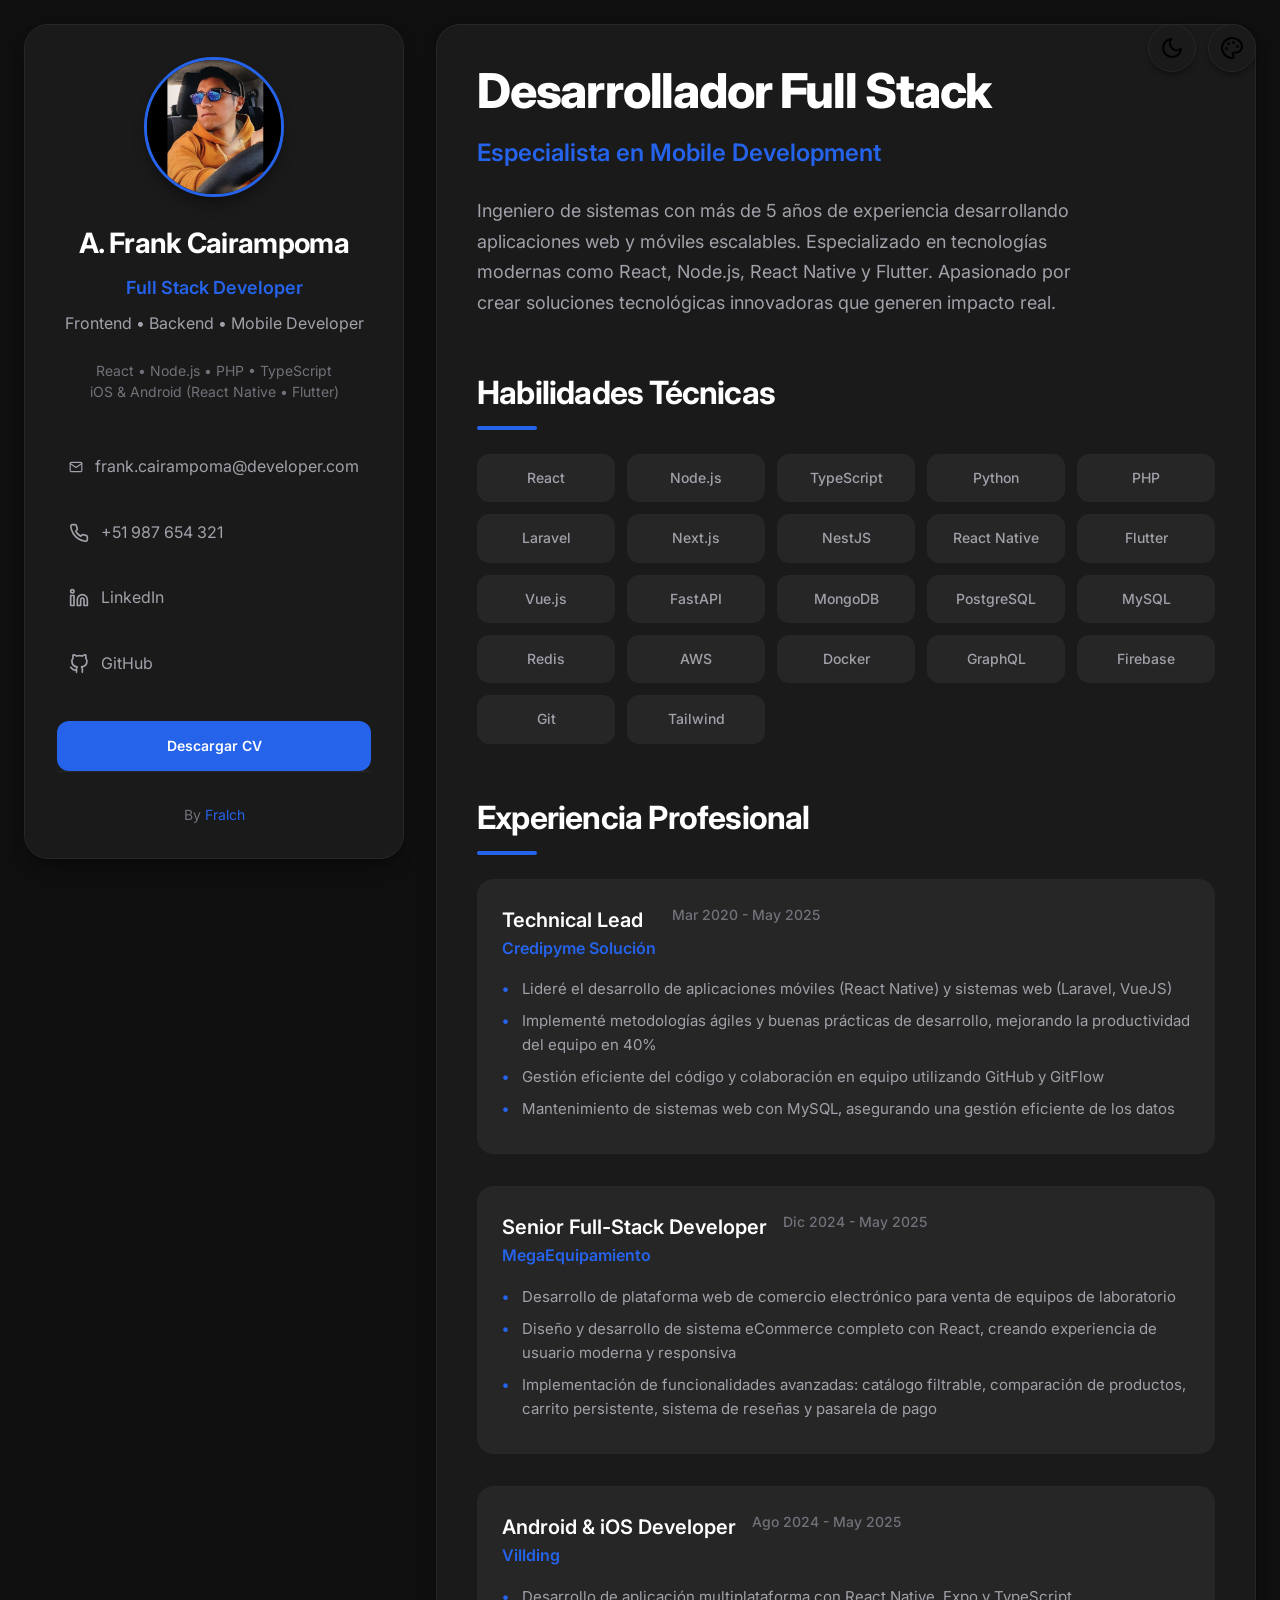
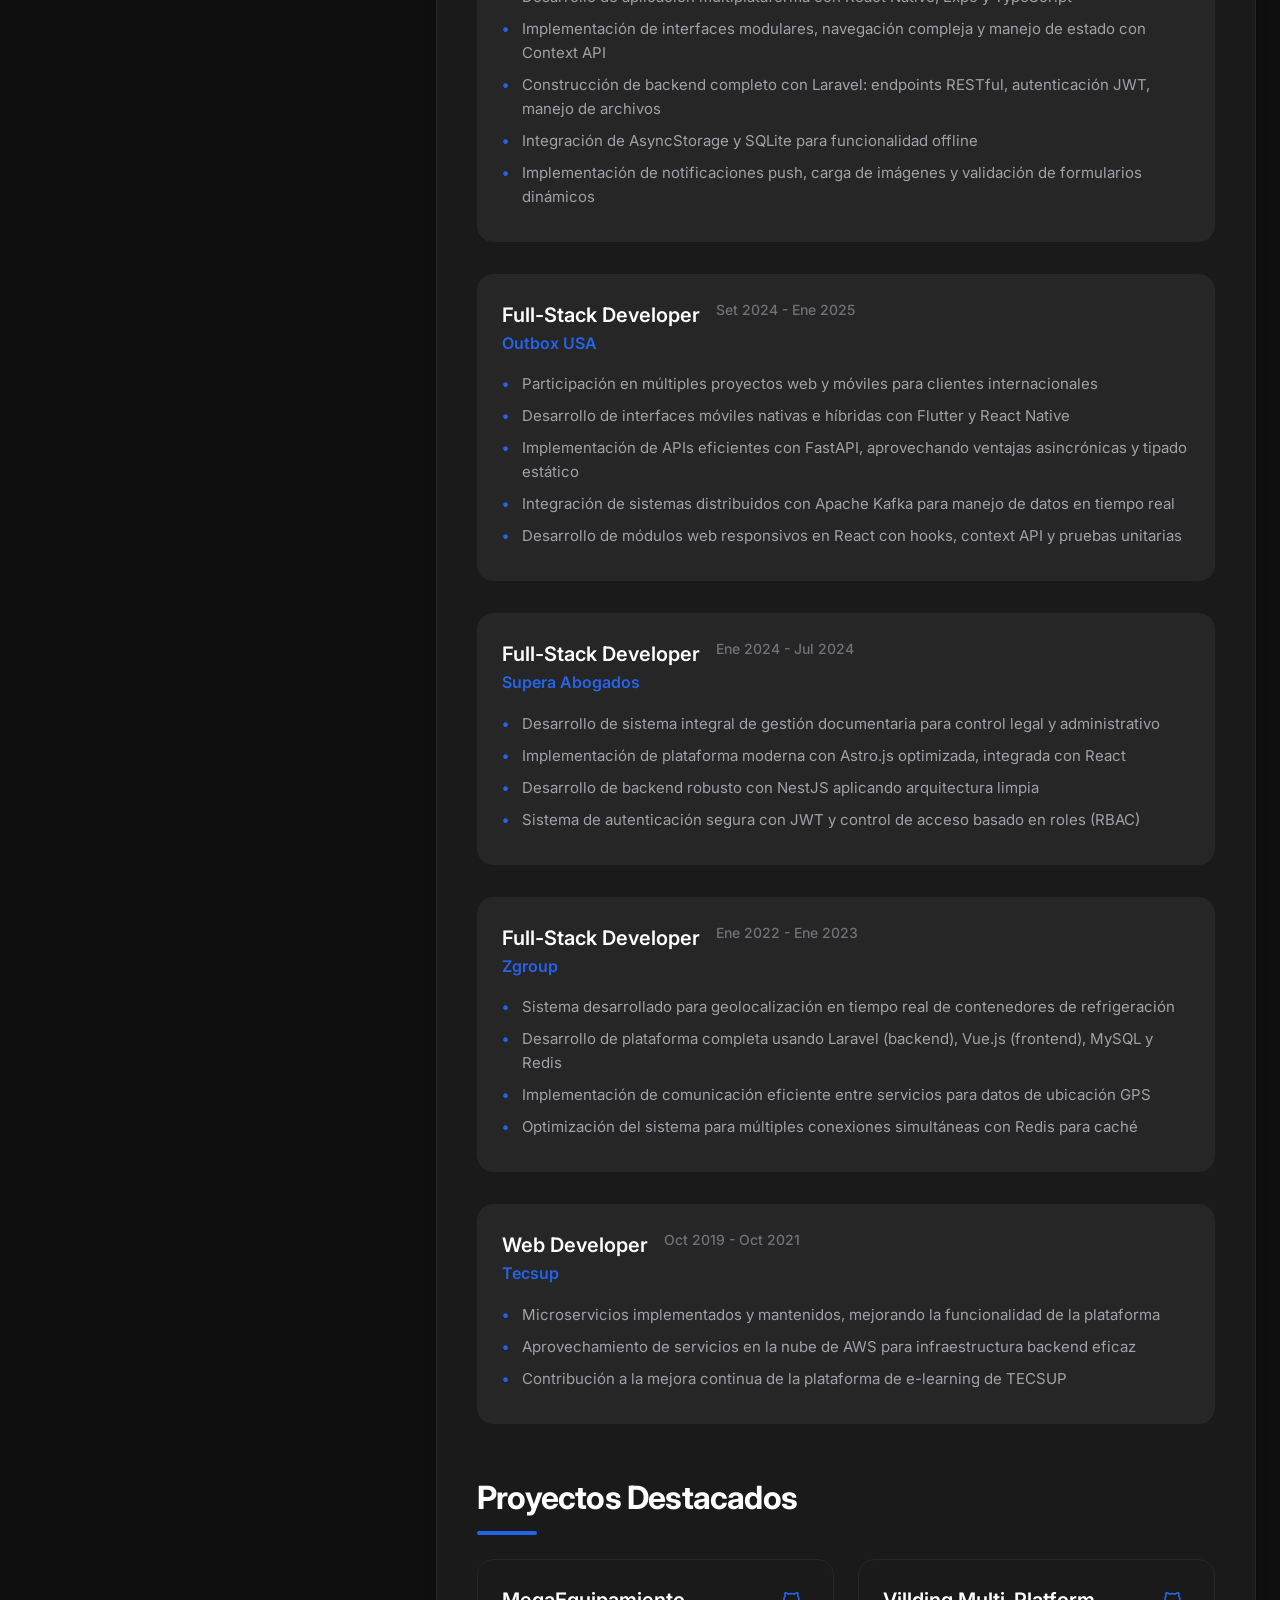
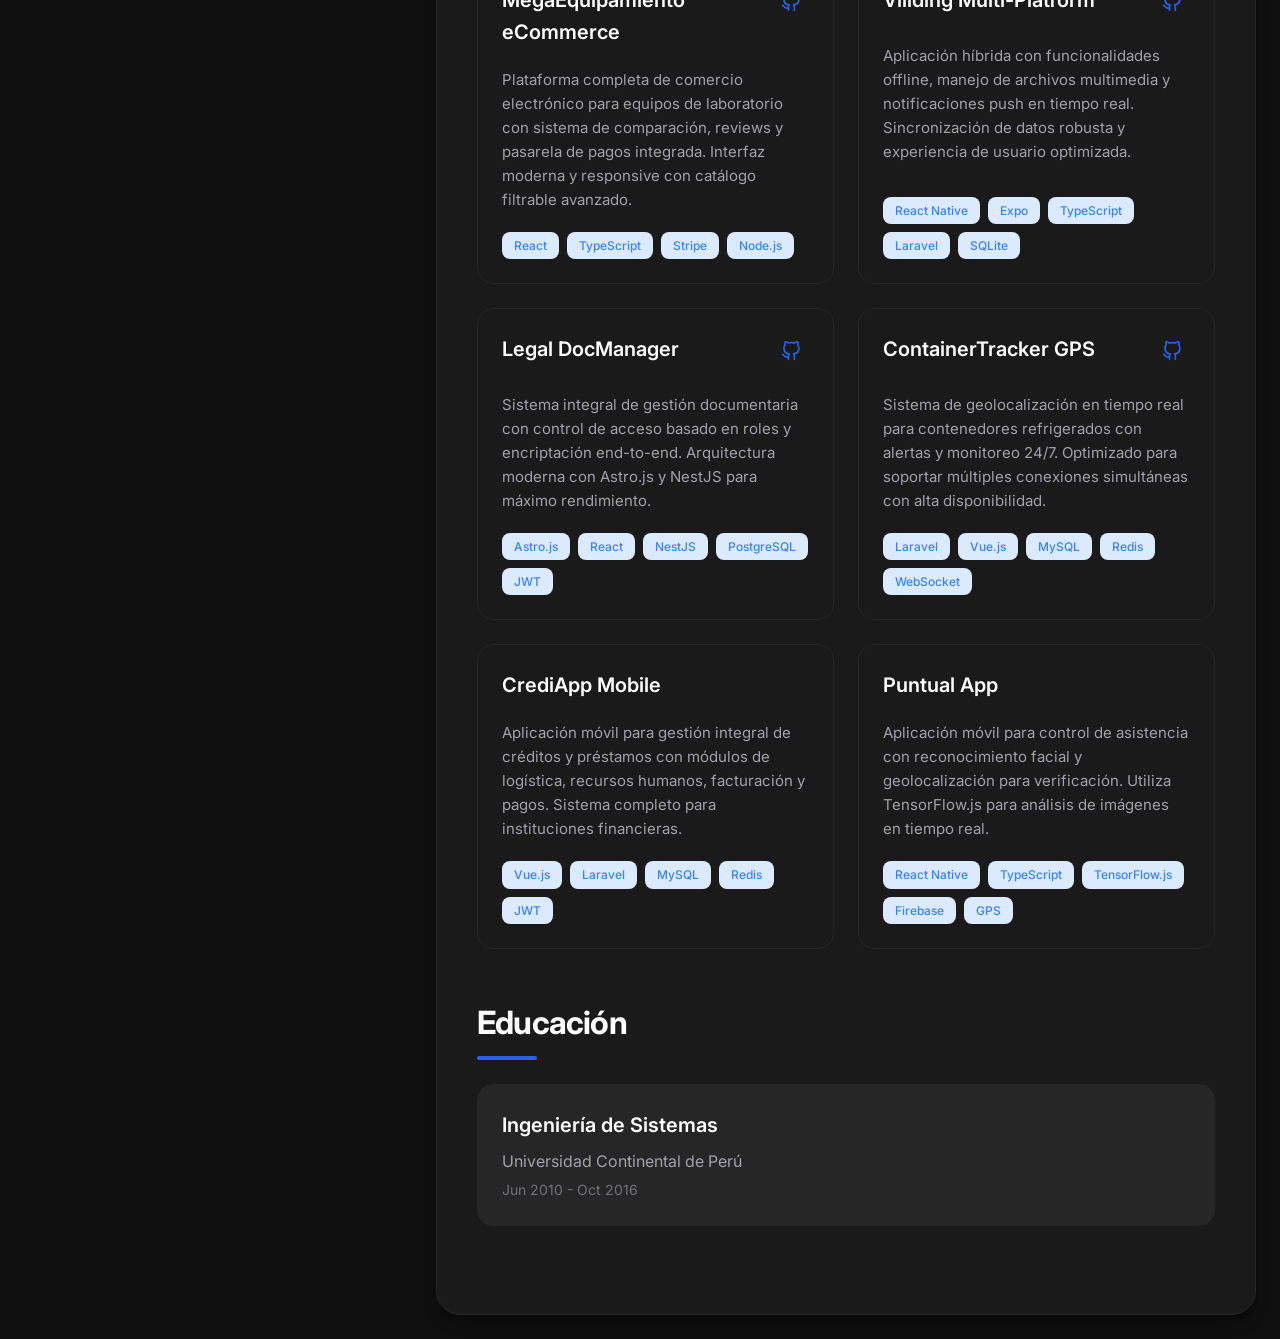
==== commit 8ea633e6: "docs: remove "Hosted on GitHub Pages" from footer The text was redundant since GitHub Pages hosting " ====
--- a/index.html
+++ b/index.html
@@ -1360,7 +1360,7 @@
             </div>
 
             <div class="footer-note">
-                <p>Hosted on GitHub Pages — by <a href="https://github.com/fralch">Fralch</a></p>
+                <p>By <a href="https://github.com/fralch">Fralch</a></p>
             </div>
         </div>
 
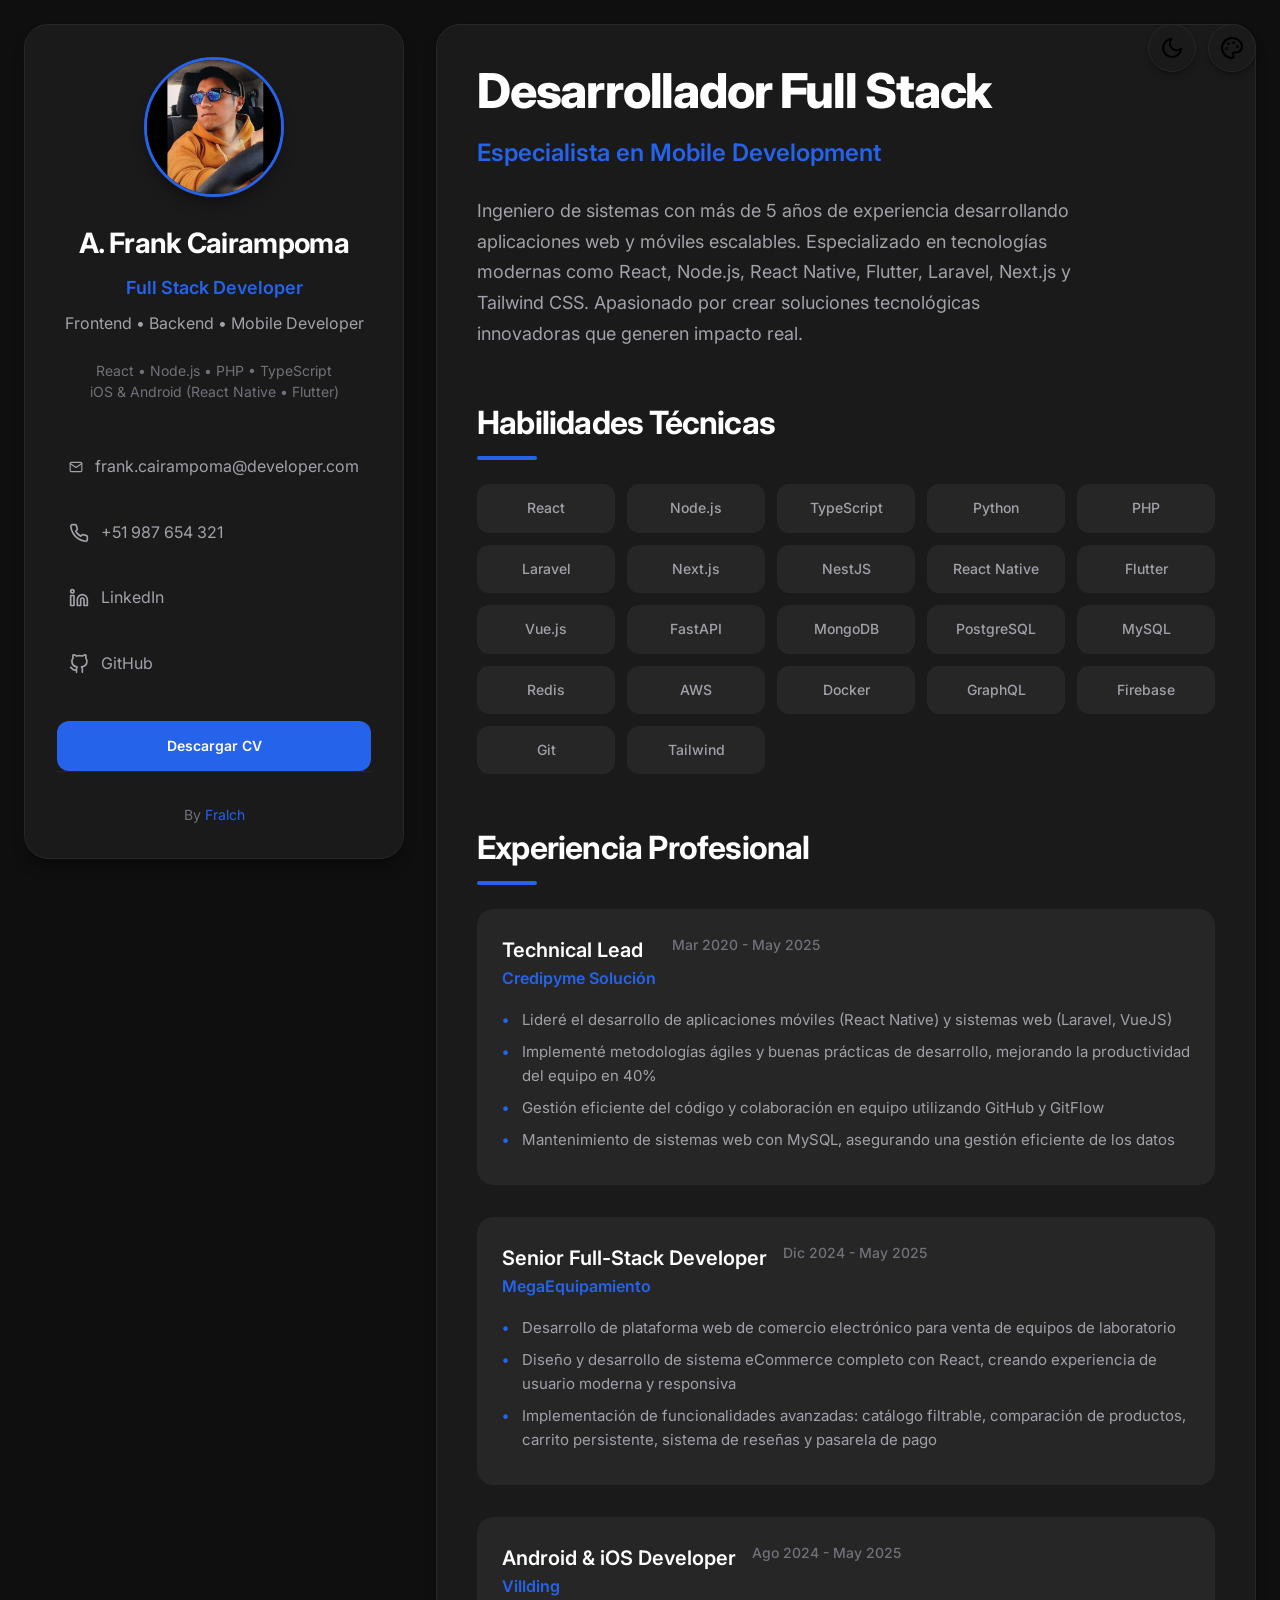
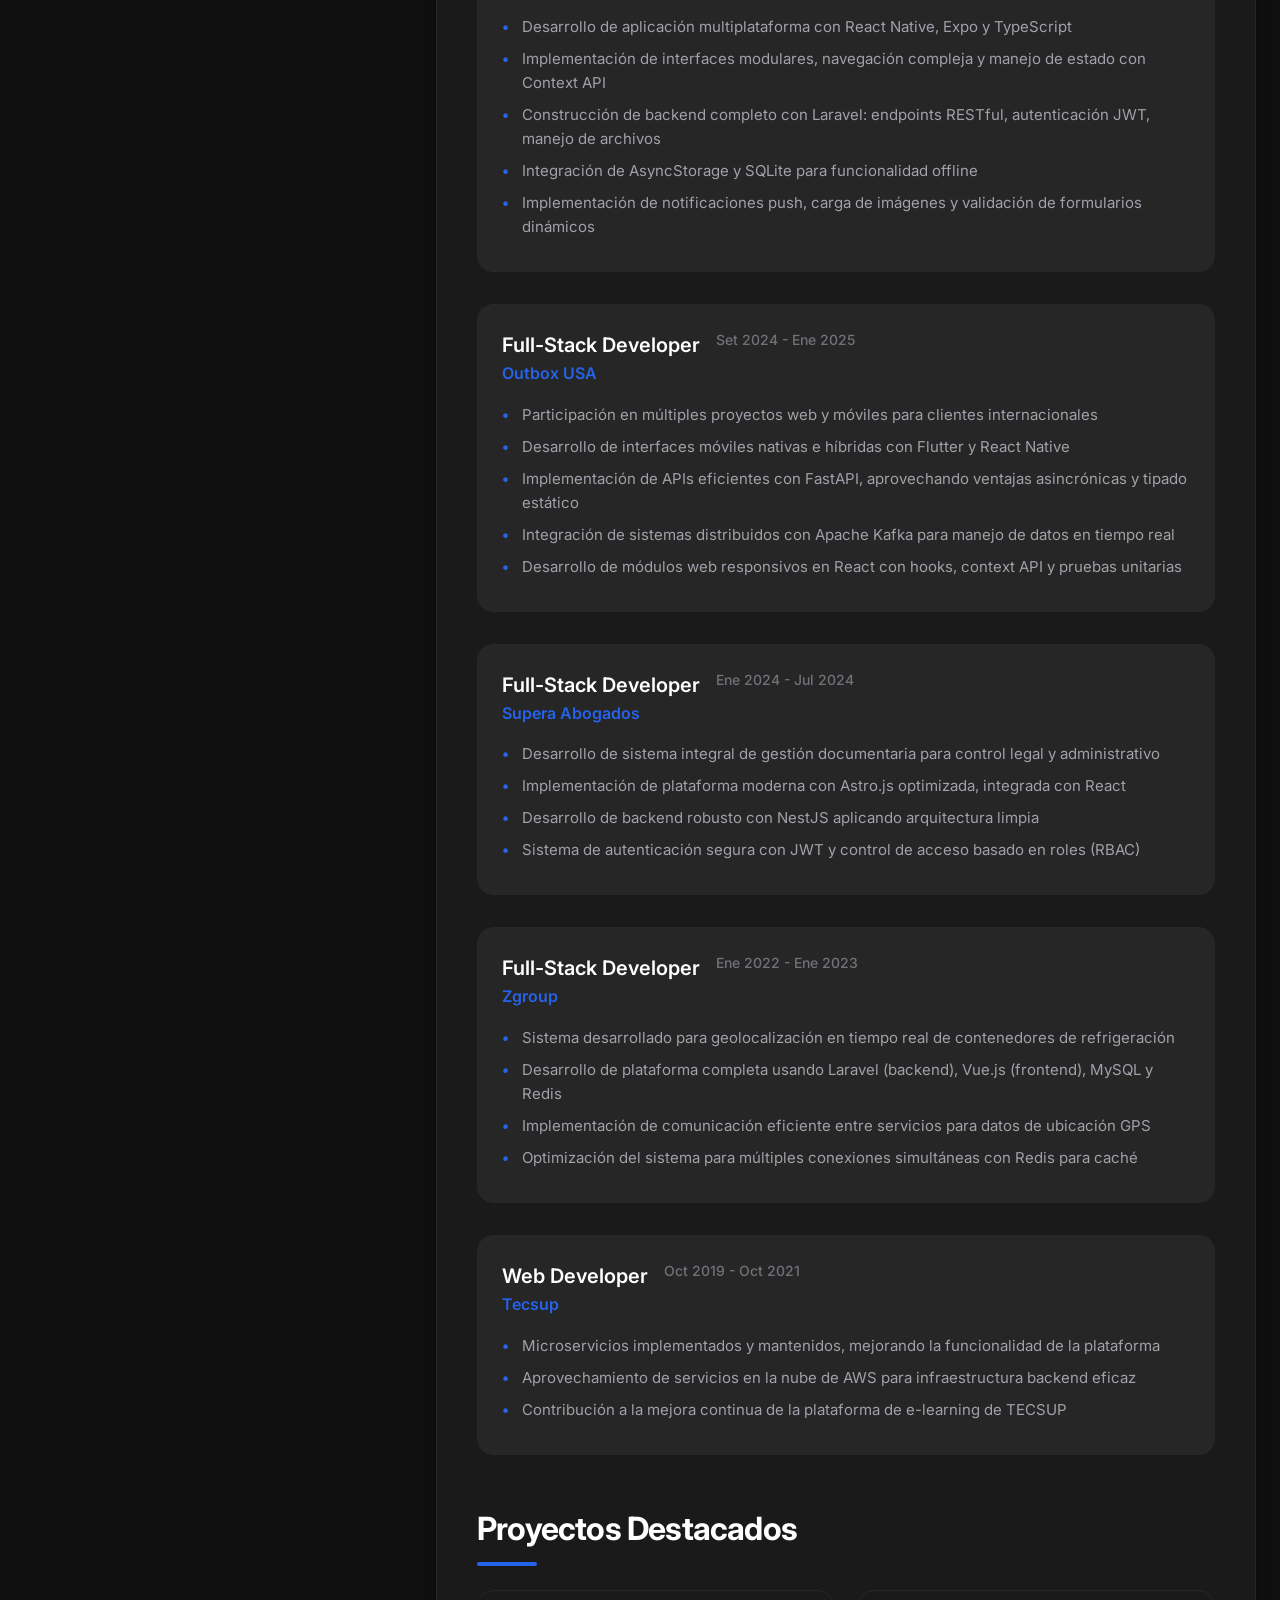
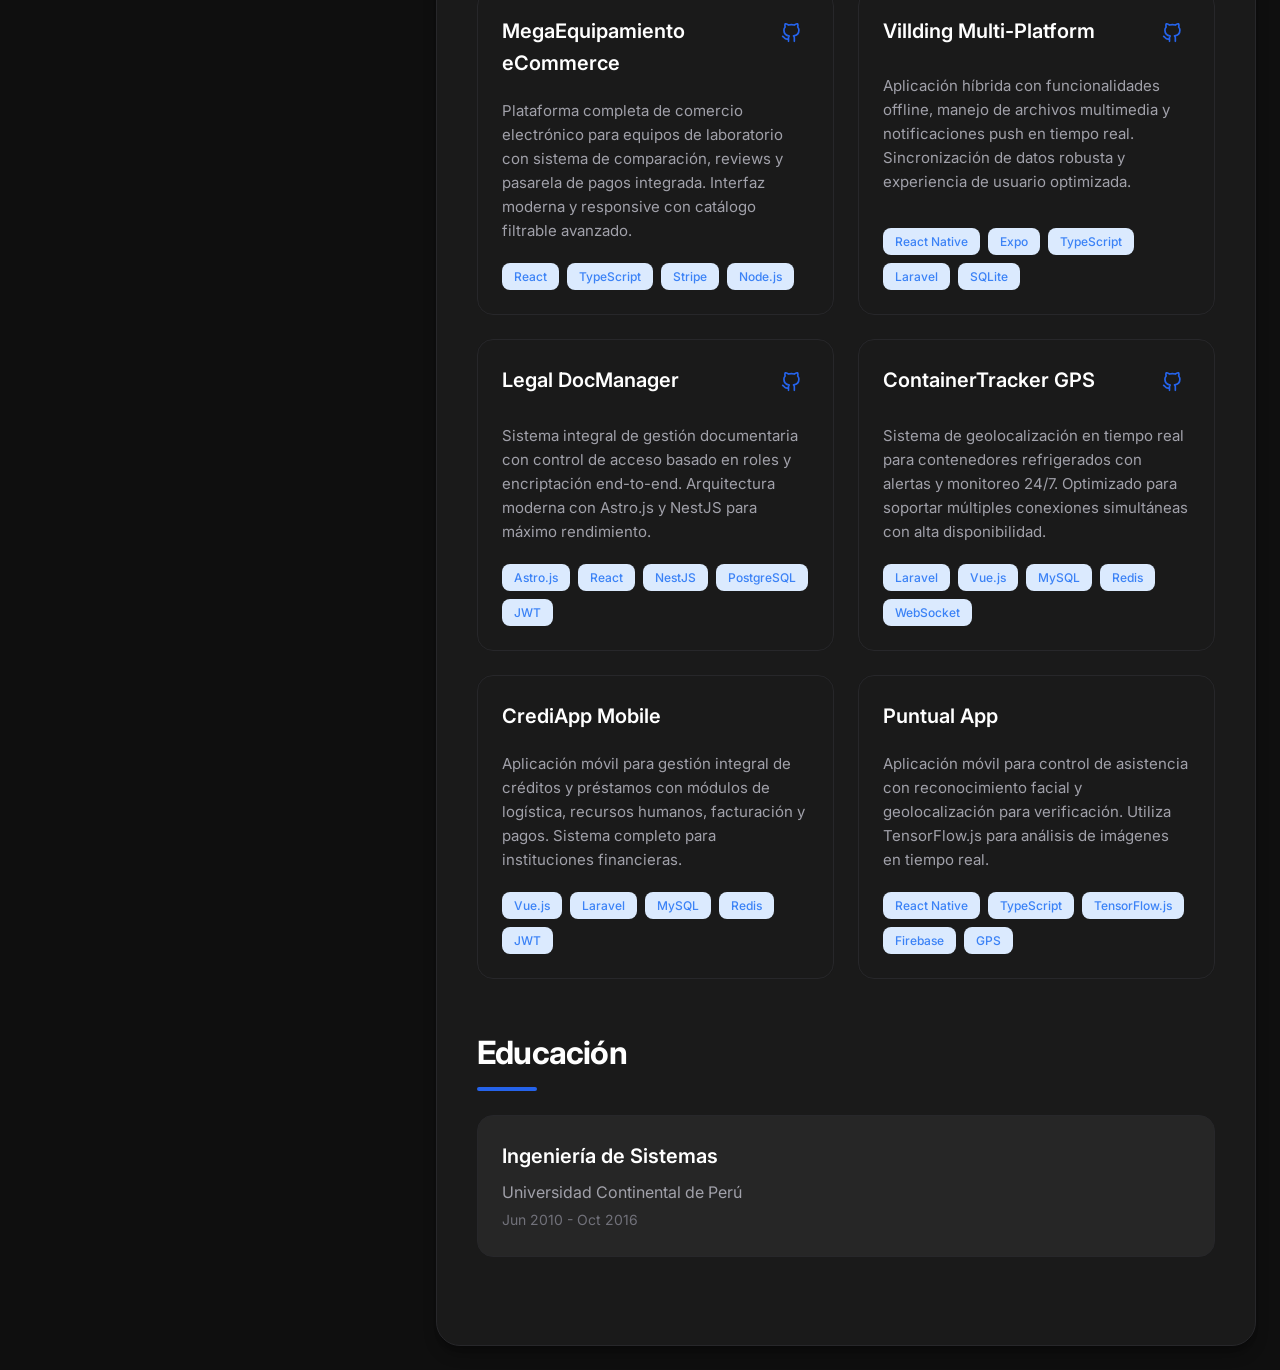
==== commit b55e7660: "docs: update skills list in hero section description" ====
--- a/index.html
+++ b/index.html
@@ -1372,7 +1372,7 @@
                 <div class="hero-subtitle">Especialista en Mobile Development</div>
                 <p class="hero-description">
                     Ingeniero de sistemas con más de 5 años de experiencia desarrollando aplicaciones web y móviles escalables. 
-                    Especializado en tecnologías modernas como React, Node.js, React Native y Flutter. 
+                    Especializado en tecnologías modernas como React, Node.js, React Native, Flutter, Laravel, Next.js y Tailwind CSS.
                     Apasionado por crear soluciones tecnológicas innovadoras que generen impacto real.
                 </p>
             </div>
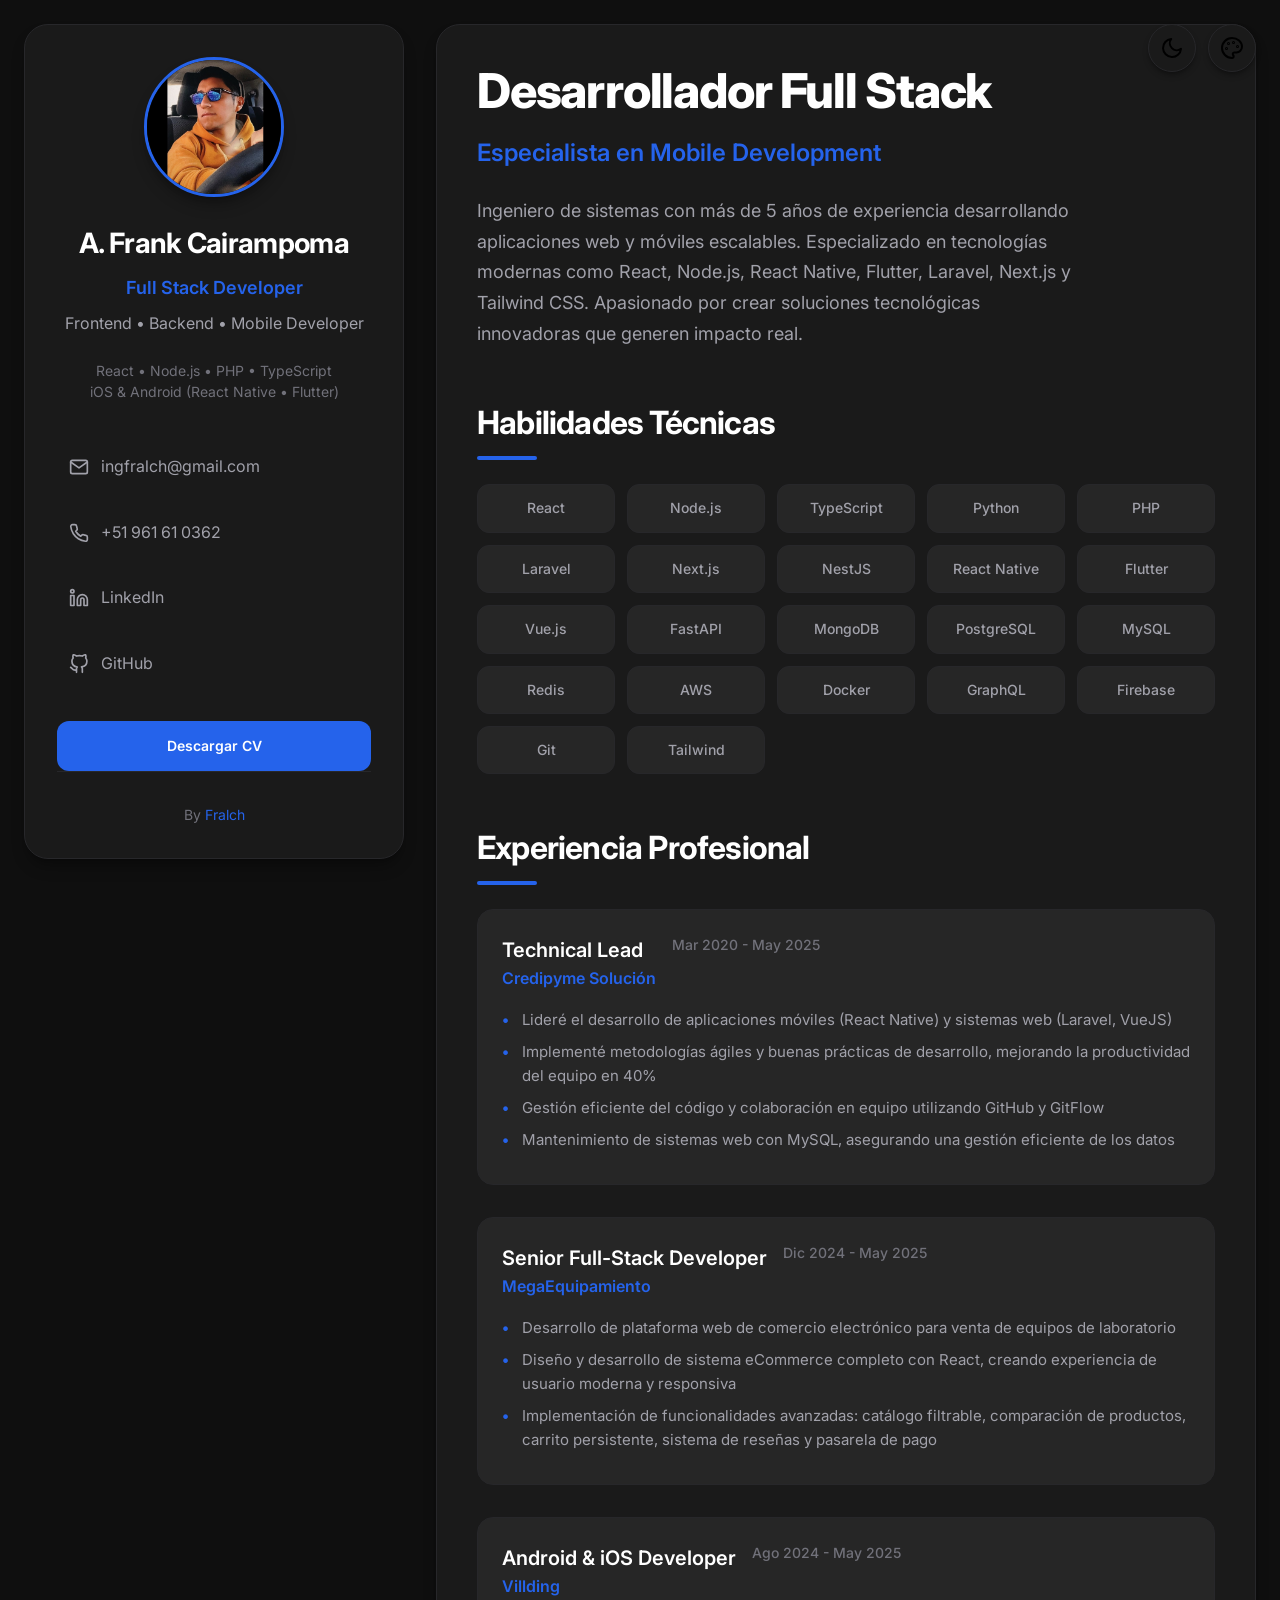
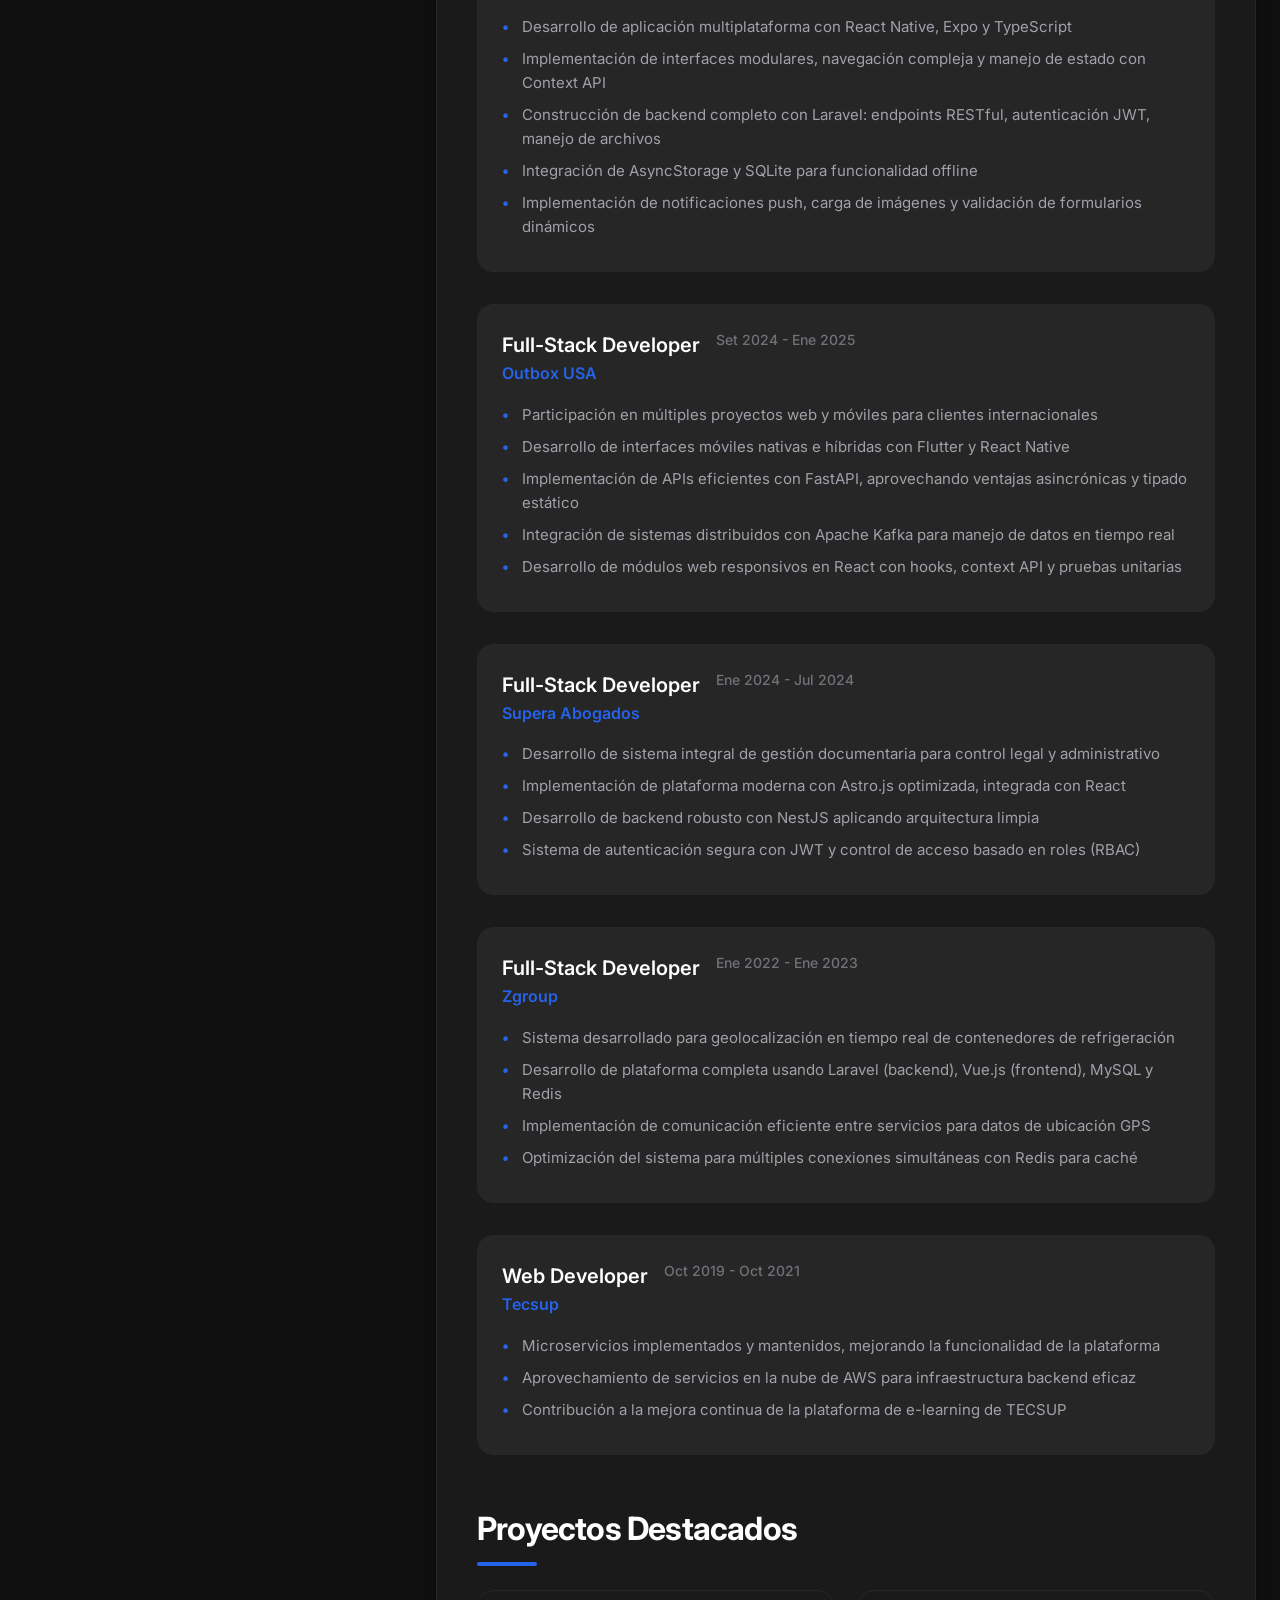
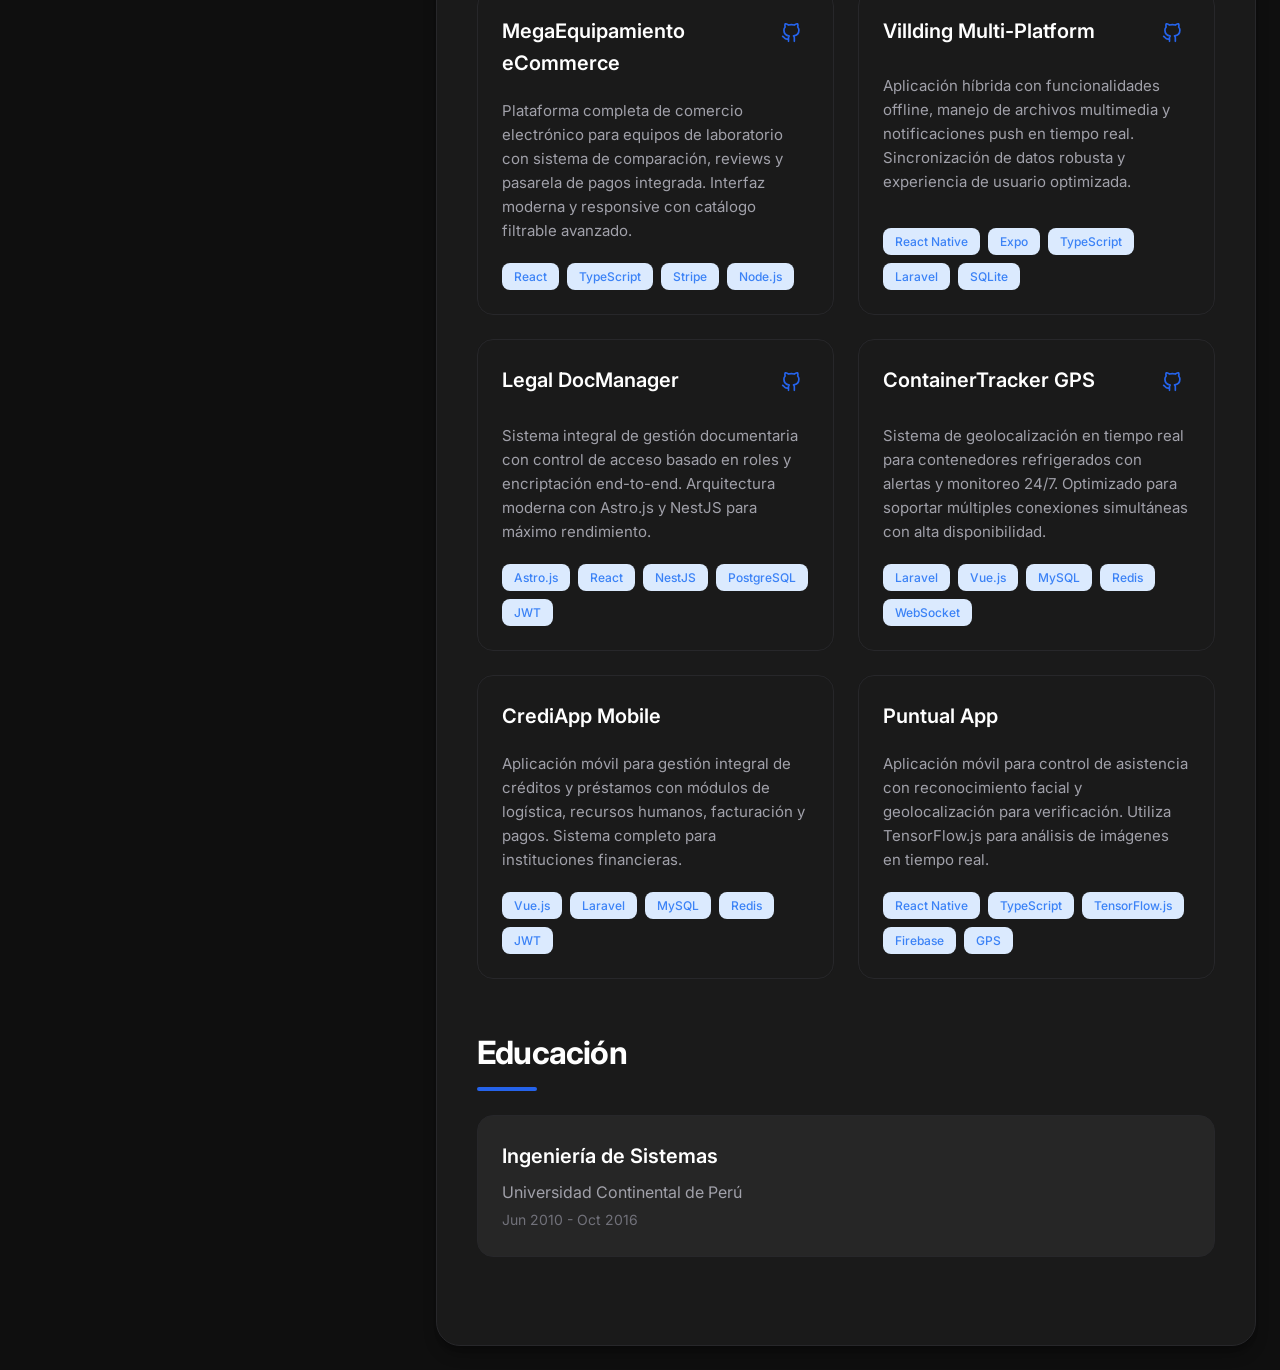
==== commit 1ac4abb9: "docs: update contact information in index.html Update email address and phone number to current cont" ====
--- a/index.html
+++ b/index.html
@@ -1328,14 +1328,14 @@
                         <path d="M4 4h16c1.1 0 2 .9 2 2v12c0 1.1-.9 2-2 2H4c-1.1 0-2-.9-2-2V6c0-1.1.9-2 2-2z"></path>
                         <polyline points="22,6 12,13 2,6"></polyline>
                     </svg>
-                    frank.cairampoma@developer.com
+                    ingfralch@gmail.com
                 </a>
                 
                 <a href="tel:+51987654321" class="contact-item">
                     <svg xmlns="http://www.w3.org/2000/svg" width="20" height="20" viewBox="0 0 24 24" fill="none" stroke="currentColor" stroke-width="2" stroke-linecap="round" stroke-linejoin="round">
                         <path d="M22 16.92v3a2 2 0 0 1-2.18 2 19.79 19.79 0 0 1-8.63-3.07 19.5 19.5 0 0 1-6-6 19.79 19.79 0 0 1-3.07-8.67A2 2 0 0 1 4.11 2h3a2 2 0 0 1 2 1.72 12.84 12.84 0 0 0 .7 2.81 2 2 0 0 1-.45 2.11L8.09 9.91a16 16 0 0 0 6 6l1.27-1.27a2 2 0 0 1 2.11-.45 12.84 12.84 0 0 0 2.81.7A2 2 0 0 1 22 16.92z"></path>
                     </svg>
-                    +51 987 654 321
+                    +51 961 61 0362
                 </a>
                 
                 <a href="https://www.linkedin.com/in/fralch/" class="contact-item" target="_blank">
